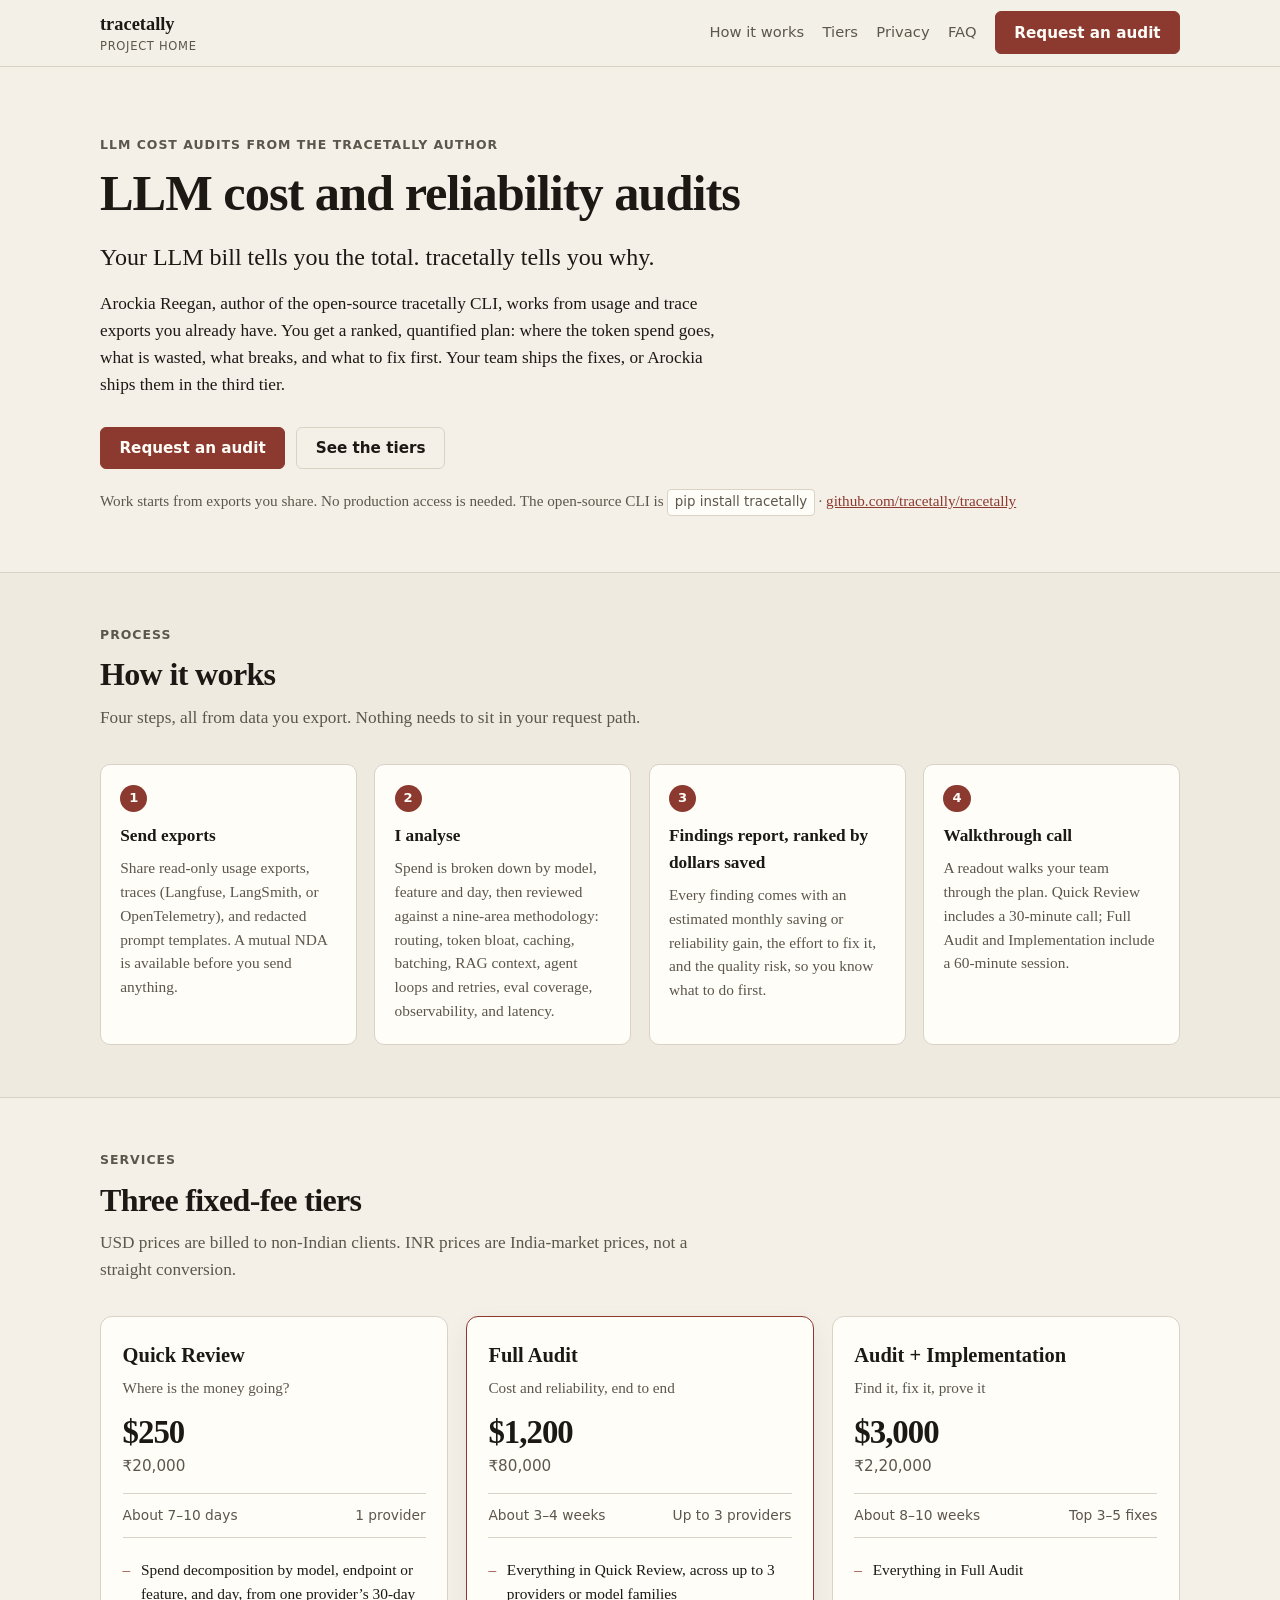
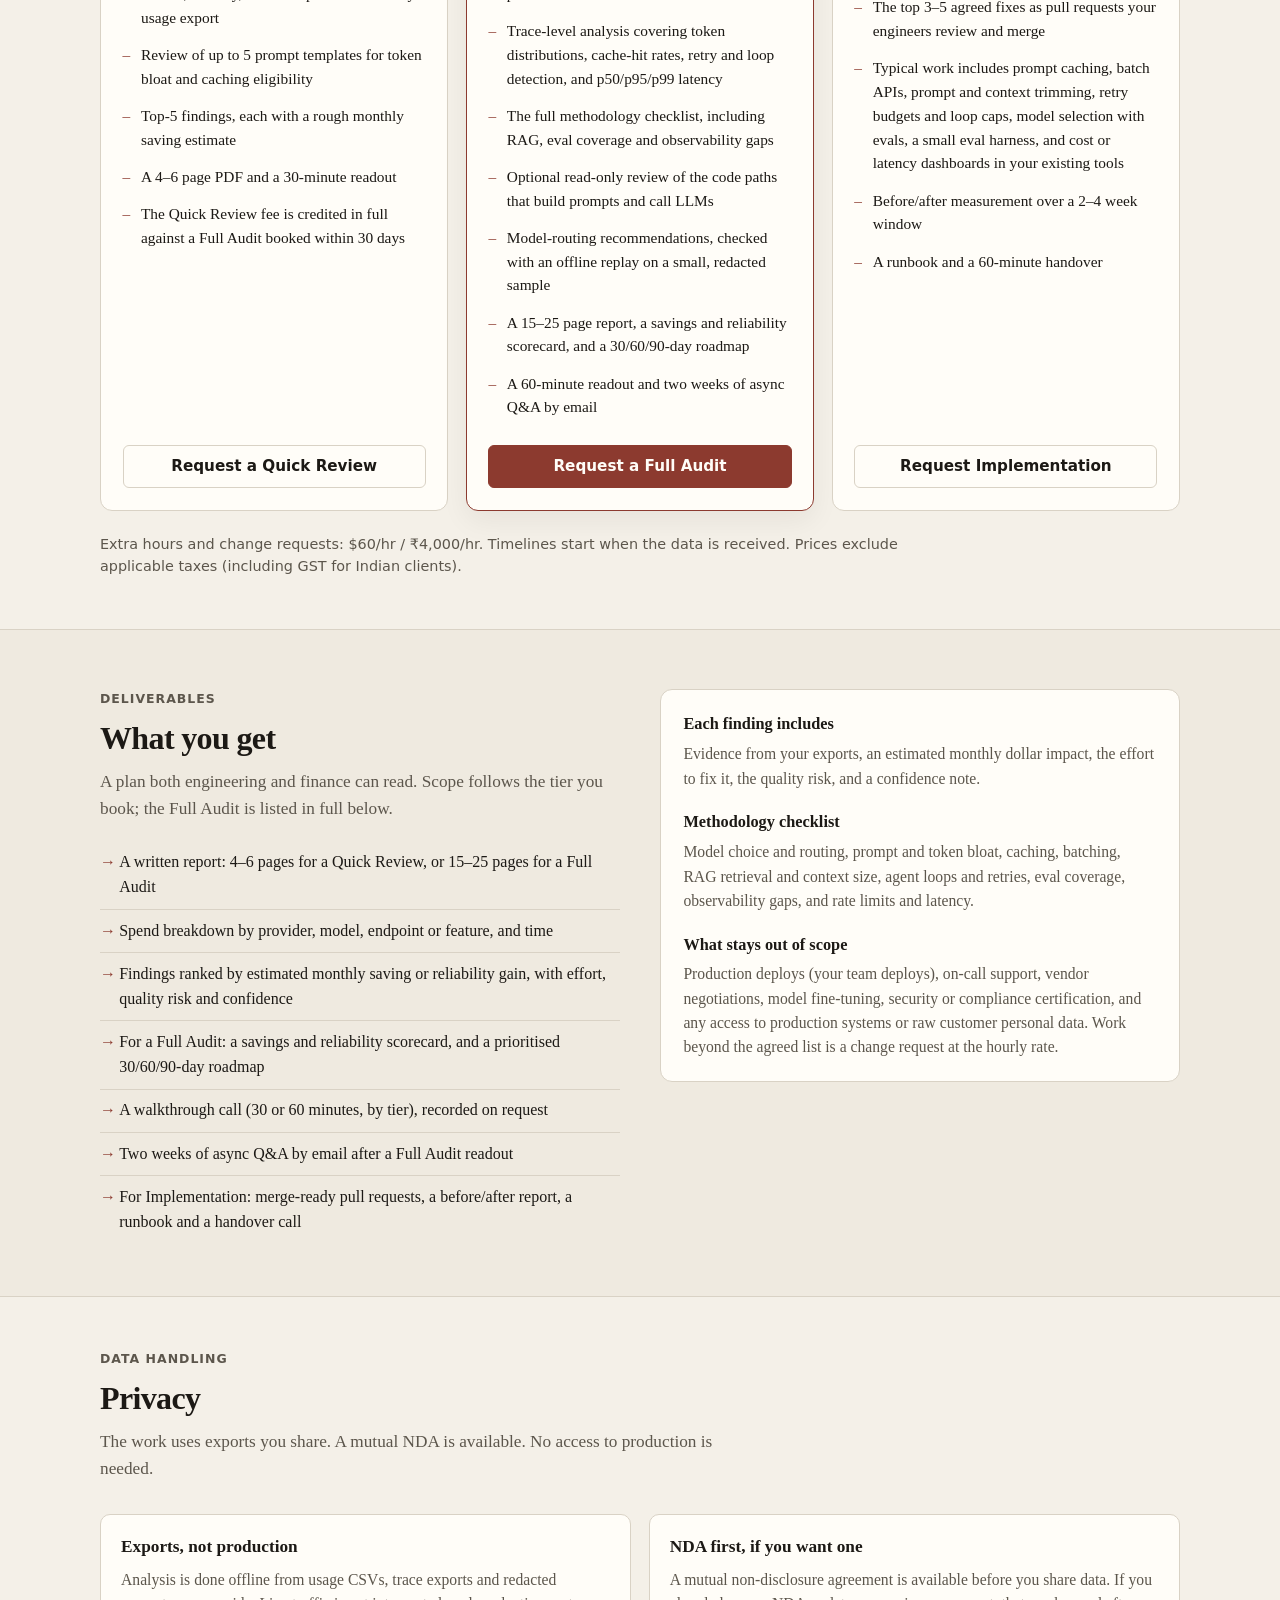
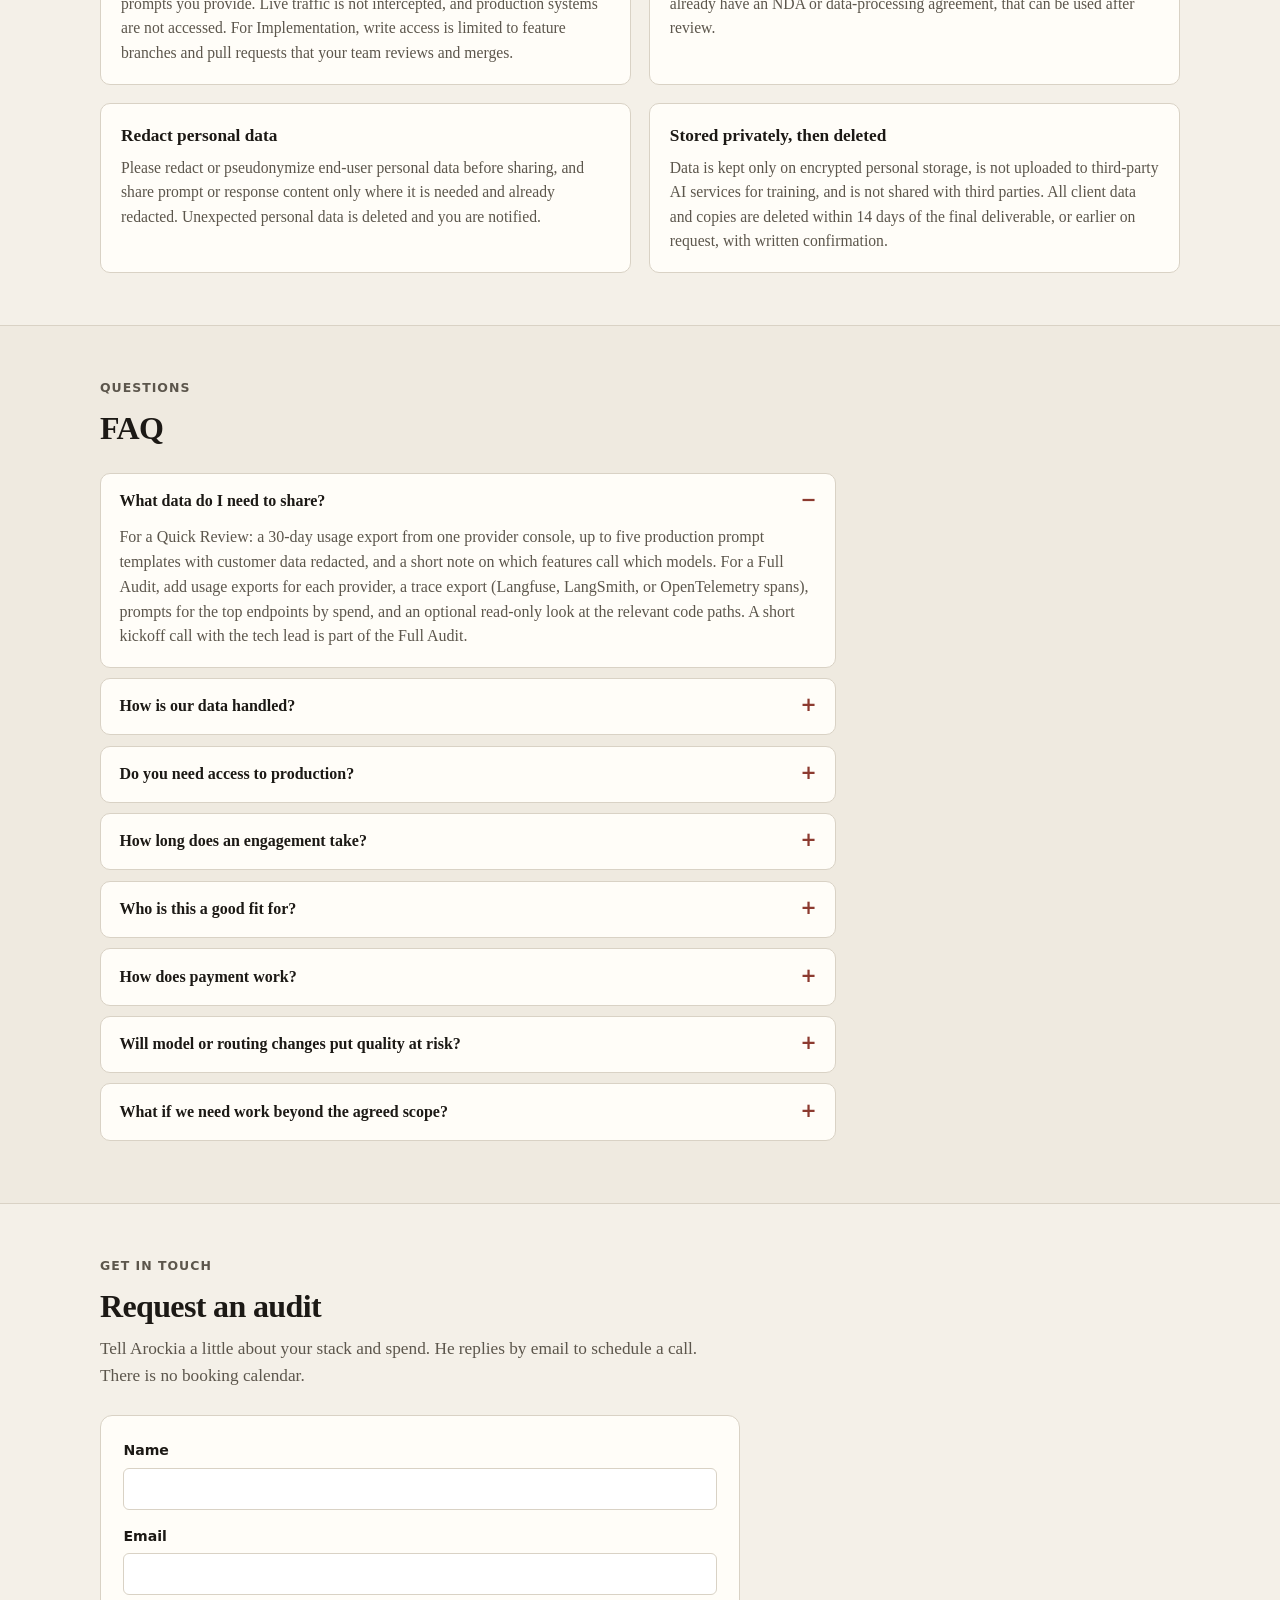
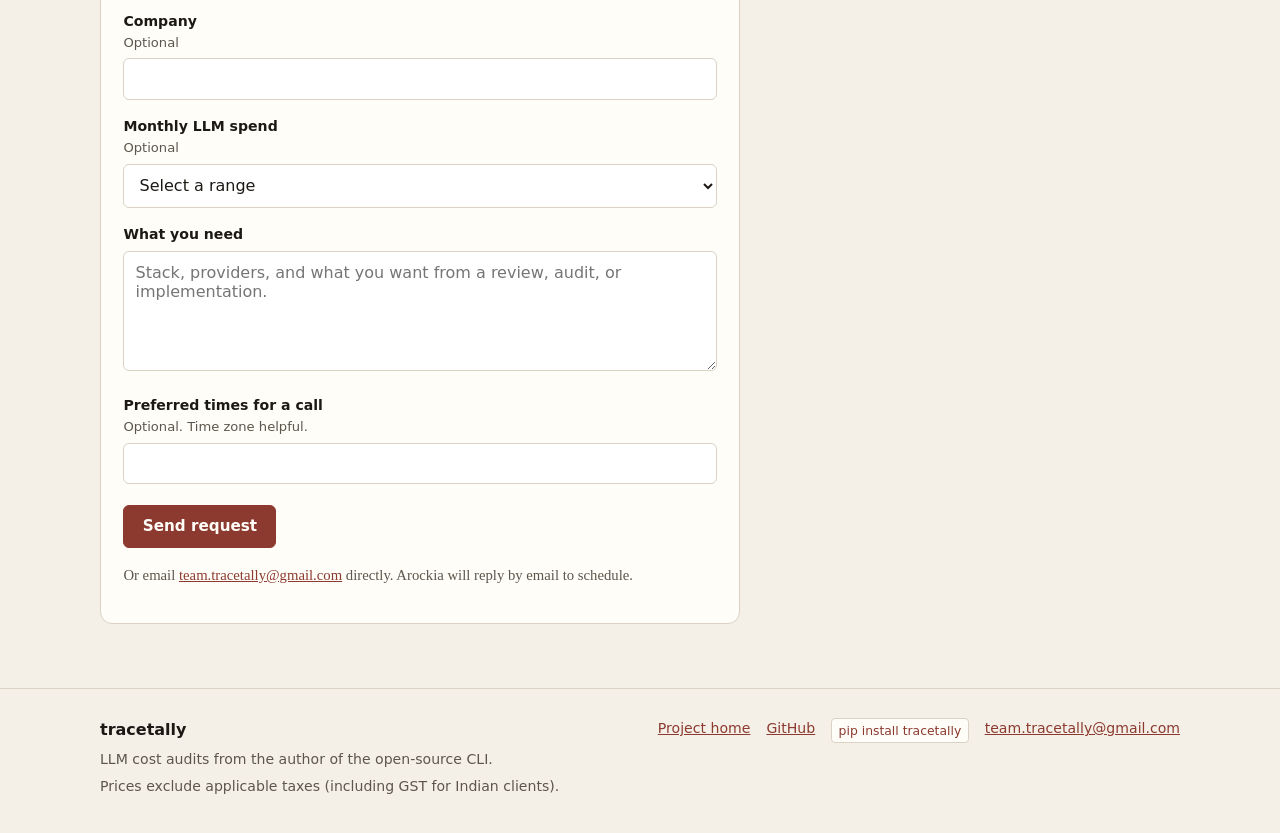
==== docs/audit/index.html @ 21e07ac9 "Add the LLM cost audit page. Copy the supplied page to docs/audit/index.html without changing its by" ====
<!DOCTYPE html>
<html lang="en">
<head>
  <meta charset="utf-8">
  <meta name="viewport" content="width=device-width, initial-scale=1">
  <title>LLM cost audits — tracetally</title>
  <meta name="description" content="LLM cost and reliability audits from the author of tracetally. Work starts from exports you share. No production access is required.">
  <style>
    :root {
      --ink: #1c1915;
      --muted: #5c564c;
      --line: #d9d2c5;
      --paper: #f4f0e8;
      --card: #fffdf8;
      --accent: #8c3a2f;
      --accent-d: #6f2d24;
      --focus: #1c1915;
    }

    * { box-sizing: border-box; }

    html { scroll-behavior: smooth; }

    body {
      margin: 0;
      color: var(--ink);
      background: var(--paper);
      font-family: "Iowan Old Style", Palatino, "Palatino Linotype", Georgia, "Times New Roman", serif;
      line-height: 1.55;
      -webkit-font-smoothing: antialiased;
    }

    .sans,
    nav,
    .kicker,
    .btn,
    label,
    input,
    select,
    textarea,
    button,
    .meta,
    .price-inr,
    .fine,
    .nav-brand span,
    footer,
    .skip,
    .code {
      font-family: ui-sans-serif, system-ui, -apple-system, "Segoe UI", Roboto, Helvetica, Arial, sans-serif;
    }

    a { color: var(--accent); }
    a:hover { color: var(--accent-d); }

    a:focus-visible,
    button:focus-visible,
    input:focus-visible,
    select:focus-visible,
    textarea:focus-visible {
      outline: 2px solid var(--focus);
      outline-offset: 2px;
    }

    .skip {
      position: absolute;
      left: 1rem;
      top: -3.5rem;
      z-index: 20;
      padding: 0.5rem 0.8rem;
      background: var(--ink);
      color: var(--card);
      text-decoration: none;
    }
    .skip:focus { top: 0.6rem; }

    .wrap {
      width: min(1080px, calc(100% - 2.5rem));
      margin: 0 auto;
    }

    /* Header */
    header.site {
      border-bottom: 1px solid var(--line);
      background: rgba(244, 240, 232, 0.92);
    }
    .site-bar {
      display: flex;
      align-items: center;
      justify-content: space-between;
      gap: 1rem;
      min-height: 4rem;
      flex-wrap: wrap;
      padding: 0.6rem 0;
    }
    .nav-brand {
      color: var(--ink);
      text-decoration: none;
      font-size: 1.15rem;
      font-weight: 600;
    }
    .nav-brand span {
      display: block;
      font-size: 0.72rem;
      font-weight: 500;
      letter-spacing: 0.06em;
      text-transform: uppercase;
      color: var(--muted);
    }
    nav ul {
      display: flex;
      flex-wrap: wrap;
      gap: 0.35rem 1.15rem;
      list-style: none;
      margin: 0;
      padding: 0;
      align-items: center;
    }
    nav a {
      color: var(--muted);
      text-decoration: none;
      font-size: 0.92rem;
      font-weight: 500;
    }
    nav a:hover { color: var(--ink); }
    nav a.btn { color: var(--card); }

    .btn {
      display: inline-flex;
      align-items: center;
      justify-content: center;
      gap: 0.35rem;
      padding: 0.7rem 1.15rem;
      border-radius: 6px;
      font-weight: 600;
      font-size: 0.95rem;
      text-decoration: none;
      border: 1px solid transparent;
      cursor: pointer;
      line-height: 1.2;
    }
    .btn-primary {
      background: var(--accent);
      color: #fffdf8;
      border-color: var(--accent);
    }
    .btn-primary:hover {
      background: var(--accent-d);
      color: #fffdf8;
      border-color: var(--accent-d);
    }
    .btn-ghost {
      background: transparent;
      color: var(--ink);
      border-color: var(--line);
    }
    .btn-ghost:hover {
      border-color: var(--ink);
      color: var(--ink);
    }

    /* Hero */
    .hero {
      padding: 4.25rem 0 3.5rem;
    }
    .kicker {
      margin: 0 0 0.7rem;
      color: var(--muted);
      font-size: 0.78rem;
      letter-spacing: 0.08em;
      text-transform: uppercase;
      font-weight: 600;
    }
    h1 {
      margin: 0;
      font-size: clamp(2rem, 4.4vw, 3.15rem);
      font-weight: 600;
      line-height: 1.15;
      letter-spacing: -0.02em;
    }
    .tagline {
      margin: 1.15rem 0 0;
      font-size: clamp(1.2rem, 2.2vw, 1.5rem);
      line-height: 1.35;
      max-width: 36rem;
    }
    .lead {
      margin: 1.1rem 0 0;
      font-size: 1.08rem;
      color: var(--ink);
      max-width: 40rem;
    }
    .lead.muted, p.muted, .muted { color: var(--muted); }
    .cta-row {
      display: flex;
      flex-wrap: wrap;
      gap: 0.7rem;
      margin-top: 1.75rem;
    }
    .hero-note {
      margin: 1.25rem 0 0;
      color: var(--muted);
      font-size: 0.95rem;
    }
    .code {
      display: inline-block;
      padding: 0.12rem 0.4rem;
      background: var(--card);
      border: 1px solid var(--line);
      border-radius: 4px;
      font-size: 0.88em;
    }

    section {
      padding: 3.25rem 0;
    }
    section.alt {
      border-top: 1px solid var(--line);
      border-bottom: 1px solid var(--line);
      background: #efeae0;
    }
    h2 {
      margin: 0;
      font-size: clamp(1.55rem, 2.6vw, 2rem);
      font-weight: 600;
      letter-spacing: -0.02em;
      line-height: 1.2;
    }
    .section-lead {
      margin: 0.7rem 0 0;
      color: var(--muted);
      font-size: 1.08rem;
      max-width: 40rem;
    }

    /* How it works */
    .steps {
      display: grid;
      grid-template-columns: repeat(4, 1fr);
      gap: 1.1rem;
      margin: 2rem 0 0;
      list-style: none;
      padding: 0;
      counter-reset: step;
    }
    .steps li {
      background: var(--card);
      border: 1px solid var(--line);
      border-radius: 10px;
      padding: 1.25rem 1.2rem 1.35rem;
      counter-increment: step;
    }
    .steps li::before {
      content: counter(step);
      display: inline-flex;
      align-items: center;
      justify-content: center;
      width: 1.7rem;
      height: 1.7rem;
      margin-bottom: 0.7rem;
      border-radius: 999px;
      background: var(--accent);
      color: #fffdf8;
      font-family: ui-sans-serif, system-ui, sans-serif;
      font-size: 0.82rem;
      font-weight: 700;
    }
    .steps h3 {
      margin: 0 0 0.4rem;
      font-size: 1.08rem;
    }
    .steps p {
      margin: 0;
      color: var(--muted);
      font-size: 0.96rem;
    }

    /* Tiers */
    .tiers {
      display: grid;
      grid-template-columns: repeat(3, 1fr);
      gap: 1.1rem;
      margin: 2rem 0 0;
      align-items: stretch;
    }
    .tier {
      display: flex;
      flex-direction: column;
      background: var(--card);
      border: 1px solid var(--line);
      border-radius: 12px;
      padding: 1.45rem 1.35rem 1.4rem;
    }
    .tier.featured {
      border-color: var(--accent);
      box-shadow: 0 10px 28px rgba(28, 25, 21, 0.06);
    }
    .tier h3 {
      margin: 0;
      font-size: 1.28rem;
    }
    .tier .sub {
      margin: 0.25rem 0 0;
      color: var(--muted);
      font-size: 0.95rem;
    }
    .price {
      margin: 1.05rem 0 0;
      font-size: 2.05rem;
      font-weight: 600;
      letter-spacing: -0.03em;
      line-height: 1;
    }
    .price-inr {
      margin: 0.35rem 0 0;
      color: var(--muted);
      font-size: 0.95rem;
      font-weight: 500;
    }
    .meta {
      display: flex;
      justify-content: space-between;
      gap: 0.5rem;
      margin: 0.95rem 0 0.85rem;
      padding: 0.65rem 0;
      border-top: 1px solid var(--line);
      border-bottom: 1px solid var(--line);
      color: var(--muted);
      font-size: 0.86rem;
      font-weight: 500;
    }
    .tier ul {
      margin: 0 0 1.2rem;
      padding: 0;
      list-style: none;
      flex: 1;
    }
    .tier li {
      position: relative;
      padding: 0.42rem 0 0.42rem 1.15rem;
      font-size: 0.96rem;
    }
    .tier li::before {
      content: "–";
      position: absolute;
      left: 0;
      color: var(--accent);
    }
    .tier .btn { width: 100%; margin-top: auto; }
    .fine {
      margin: 1.35rem 0 0;
      color: var(--muted);
      font-size: 0.9rem;
      max-width: 52rem;
    }

    /* What you get / privacy */
    .split {
      display: grid;
      grid-template-columns: 1fr 1fr;
      gap: 2.5rem;
      align-items: start;
      margin-top: 0.4rem;
    }
    .checks {
      margin: 1.2rem 0 0;
      padding: 0;
      list-style: none;
    }
    .checks li {
      position: relative;
      padding: 0.55rem 0 0.55rem 1.2rem;
      border-bottom: 1px solid var(--line);
    }
    .checks li:last-child { border-bottom: 0; }
    .checks li::before {
      content: "→";
      position: absolute;
      left: 0;
      color: var(--accent);
      font-weight: 700;
    }
    .panel {
      background: var(--card);
      border: 1px solid var(--line);
      border-radius: 12px;
      padding: 1.35rem 1.4rem;
    }
    .panel h3 {
      margin: 1.15rem 0 0.35rem;
      font-size: 1.02rem;
    }
    .panel h3:first-child { margin-top: 0; }
    .panel p {
      margin: 0;
      color: var(--muted);
      font-size: 0.98rem;
    }
    .privacy-grid {
      display: grid;
      grid-template-columns: 1fr 1fr;
      gap: 1.1rem;
      margin: 2rem 0 0;
    }
    .privacy-grid article {
      background: var(--card);
      border: 1px solid var(--line);
      border-radius: 10px;
      padding: 1.2rem 1.25rem;
    }
    .privacy-grid h3 {
      margin: 0 0 0.4rem;
      font-size: 1.08rem;
    }
    .privacy-grid p {
      margin: 0;
      color: var(--muted);
      font-size: 0.98rem;
    }

    /* FAQ */
    .faq {
      max-width: 46rem;
      margin: 1.6rem 0 0;
    }
    details {
      background: var(--card);
      border: 1px solid var(--line);
      border-radius: 10px;
      padding: 0.95rem 1.15rem;
      margin-bottom: 0.65rem;
    }
    summary {
      cursor: pointer;
      font-weight: 600;
      list-style: none;
      display: flex;
      justify-content: space-between;
      gap: 1rem;
      align-items: baseline;
    }
    summary::-webkit-details-marker { display: none; }
    summary::after {
      content: "+";
      color: var(--accent);
      font-weight: 700;
      font-size: 1.2rem;
      line-height: 1;
      font-family: ui-sans-serif, system-ui, sans-serif;
    }
    details[open] summary::after { content: "−"; }
    details p {
      margin: 0.7rem 0 0.15rem;
      color: var(--muted);
    }

    /* Form */
    #request.form-section { padding-bottom: 4rem; }
    form {
      margin: 1.6rem 0 0;
      background: var(--card);
      border: 1px solid var(--line);
      border-radius: 12px;
      padding: 1.5rem 1.4rem 1.4rem;
      max-width: 40rem;
    }
    .field { margin: 0 0 1rem; }
    .field label,
    .field .lbl {
      display: block;
      font-size: 0.88rem;
      font-weight: 600;
      margin-bottom: 0.35rem;
    }
    .hint {
      display: block;
      font-weight: 400;
      color: var(--muted);
      font-size: 0.82rem;
    }
    input[type="text"],
    input[type="email"],
    select,
    textarea {
      width: 100%;
      padding: 0.65rem 0.7rem;
      border: 1px solid var(--line);
      border-radius: 6px;
      background: #fff;
      color: var(--ink);
      font-size: 1rem;
    }
    textarea { min-height: 7.5rem; resize: vertical; }
    form .btn { margin-top: 0.3rem; }
    .form-foot {
      margin: 1rem 0 0;
      color: var(--muted);
      font-size: 0.92rem;
    }
    .form-status {
      margin: 0.9rem 0 0;
      font-size: 0.95rem;
    }
    .form-status.ok { color: #215c3a; }
    .form-status.err { color: #8c3a2f; }

    footer {
      border-top: 1px solid var(--line);
      padding: 1.8rem 0 2.2rem;
      color: var(--muted);
      font-size: 0.88rem;
    }
    footer .wrap {
      display: flex;
      flex-wrap: wrap;
      gap: 0.6rem 1.4rem;
      justify-content: space-between;
      align-items: flex-start;
    }
    footer ul {
      display: flex;
      flex-wrap: wrap;
      gap: 0.35rem 1rem;
      list-style: none;
      margin: 0;
      padding: 0;
    }
    footer p { margin: 0.35rem 0 0; max-width: 40rem; }

    @media (max-width: 900px) {
      .steps, .tiers, .split, .privacy-grid { grid-template-columns: 1fr; }
      .steps { grid-template-columns: 1fr 1fr; }
    }
    @media (max-width: 600px) {
      .wrap { width: min(1080px, calc(100% - 1.5rem)); }
      section { padding: 2.4rem 0; }
      .hero { padding: 2.6rem 0 2rem; }
      .steps { grid-template-columns: 1fr; }
      nav .btn { padding: 0.55rem 0.8rem; }
    }
    @media (prefers-reduced-motion: reduce) {
      html { scroll-behavior: auto; }
    }
  </style>
</head>
<body data-form-endpoint="">
  <!--
    FORM_ENDPOINT
    Set the data-form-endpoint attribute on <body> to the form service URL
    (for example a Formspree endpoint) once it exists. Leave it empty until
    then. While it is empty, submit falls back to mailto:team.tracetally@gmail.com
    with the subject "Audit request" and the field values in the body.
    Keep this comment and the data-form-endpoint value in sync.
  -->

  <a class="skip" href="#main">Skip to content</a>

  <header class="site">
    <div class="wrap site-bar">
      <a class="nav-brand" href="../">tracetally<span>Project home</span></a>
      <nav aria-label="Page">
        <ul>
          <li><a href="#how">How it works</a></li>
          <li><a href="#tiers">Tiers</a></li>
          <li><a href="#privacy">Privacy</a></li>
          <li><a href="#faq">FAQ</a></li>
          <li><a class="btn btn-primary" href="#request">Request an audit</a></li>
        </ul>
      </nav>
    </div>
  </header>

  <main id="main">
    <section class="hero">
      <div class="wrap">
        <p class="kicker">LLM cost audits from the tracetally author</p>
        <h1>LLM cost and reliability audits</h1>
        <p class="tagline">Your LLM bill tells you the total. tracetally tells you why.</p>
        <p class="lead">Arockia Reegan, author of the open-source tracetally CLI, works from usage and trace exports you already have. You get a ranked, quantified plan: where the token spend goes, what is wasted, what breaks, and what to fix first. Your team ships the fixes, or Arockia ships them in the third tier.</p>
        <div class="cta-row">
          <a class="btn btn-primary" href="#request">Request an audit</a>
          <a class="btn btn-ghost" href="#tiers">See the tiers</a>
        </div>
        <p class="hero-note">Work starts from exports you share. No production access is needed. The open-source CLI is <code class="code">pip install tracetally</code> · <a href="https://github.com/tracetally/tracetally">github.com/tracetally/tracetally</a></p>
      </div>
    </section>

    <section id="how" class="alt">
      <div class="wrap">
        <p class="kicker">Process</p>
        <h2>How it works</h2>
        <p class="section-lead">Four steps, all from data you export. Nothing needs to sit in your request path.</p>
        <ol class="steps">
          <li>
            <h3>Send exports</h3>
            <p>Share read-only usage exports, traces (Langfuse, LangSmith, or OpenTelemetry), and redacted prompt templates. A mutual NDA is available before you send anything.</p>
          </li>
          <li>
            <h3>I analyse</h3>
            <p>Spend is broken down by model, feature and day, then reviewed against a nine-area methodology: routing, token bloat, caching, batching, RAG context, agent loops and retries, eval coverage, observability, and latency.</p>
          </li>
          <li>
            <h3>Findings report, ranked by dollars saved</h3>
            <p>Every finding comes with an estimated monthly saving or reliability gain, the effort to fix it, and the quality risk, so you know what to do first.</p>
          </li>
          <li>
            <h3>Walkthrough call</h3>
            <p>A readout walks your team through the plan. Quick Review includes a 30-minute call; Full Audit and Implementation include a 60-minute session.</p>
          </li>
        </ol>
      </div>
    </section>

    <section id="tiers">
      <div class="wrap">
        <p class="kicker">Services</p>
        <h2>Three fixed-fee tiers</h2>
        <p class="section-lead">USD prices are billed to non-Indian clients. INR prices are India-market prices, not a straight conversion.</p>

        <div class="tiers">
          <article class="tier">
            <h3>Quick Review</h3>
            <p class="sub">Where is the money going?</p>
            <p class="price">$250</p>
            <p class="price-inr">₹20,000</p>
            <p class="meta"><span>About 7–10 days</span><span>1 provider</span></p>
            <ul>
              <li>Spend decomposition by model, endpoint or feature, and day, from one provider’s 30-day usage export</li>
              <li>Review of up to 5 prompt templates for token bloat and caching eligibility</li>
              <li>Top-5 findings, each with a rough monthly saving estimate</li>
              <li>A 4–6 page PDF and a 30-minute readout</li>
              <li>The Quick Review fee is credited in full against a Full Audit booked within 30 days</li>
            </ul>
            <a class="btn btn-ghost" href="#request">Request a Quick Review</a>
          </article>

          <article class="tier featured">
            <h3>Full Audit</h3>
            <p class="sub">Cost and reliability, end to end</p>
            <p class="price">$1,200</p>
            <p class="price-inr">₹80,000</p>
            <p class="meta"><span>About 3–4 weeks</span><span>Up to 3 providers</span></p>
            <ul>
              <li>Everything in Quick Review, across up to 3 providers or model families</li>
              <li>Trace-level analysis covering token distributions, cache-hit rates, retry and loop detection, and p50/p95/p99 latency</li>
              <li>The full methodology checklist, including RAG, eval coverage and observability gaps</li>
              <li>Optional read-only review of the code paths that build prompts and call LLMs</li>
              <li>Model-routing recommendations, checked with an offline replay on a small, redacted sample</li>
              <li>A 15–25 page report, a savings and reliability scorecard, and a 30/60/90-day roadmap</li>
              <li>A 60-minute readout and two weeks of async Q&amp;A by email</li>
            </ul>
            <a class="btn btn-primary" href="#request">Request a Full Audit</a>
          </article>

          <article class="tier">
            <h3>Audit + Implementation</h3>
            <p class="sub">Find it, fix it, prove it</p>
            <p class="price">$3,000</p>
            <p class="price-inr">₹2,20,000</p>
            <p class="meta"><span>About 8–10 weeks</span><span>Top 3–5 fixes</span></p>
            <ul>
              <li>Everything in Full Audit</li>
              <li>The top 3–5 agreed fixes as pull requests your engineers review and merge</li>
              <li>Typical work includes prompt caching, batch APIs, prompt and context trimming, retry budgets and loop caps, model selection with evals, a small eval harness, and cost or latency dashboards in your existing tools</li>
              <li>Before/after measurement over a 2–4 week window</li>
              <li>A runbook and a 60-minute handover</li>
            </ul>
            <a class="btn btn-ghost" href="#request">Request Implementation</a>
          </article>
        </div>

        <p class="fine">Extra hours and change requests: $60/hr / ₹4,000/hr. Timelines start when the data is received. Prices exclude applicable taxes (including GST for Indian clients).</p>
      </div>
    </section>

    <section id="deliverables" class="alt">
      <div class="wrap split">
        <div>
          <p class="kicker">Deliverables</p>
          <h2>What you get</h2>
          <p class="section-lead">A plan both engineering and finance can read. Scope follows the tier you book; the Full Audit is listed in full below.</p>
          <ul class="checks">
            <li>A written report: 4–6 pages for a Quick Review, or 15–25 pages for a Full Audit</li>
            <li>Spend breakdown by provider, model, endpoint or feature, and time</li>
            <li>Findings ranked by estimated monthly saving or reliability gain, with effort, quality risk and confidence</li>
            <li>For a Full Audit: a savings and reliability scorecard, and a prioritised 30/60/90-day roadmap</li>
            <li>A walkthrough call (30 or 60 minutes, by tier), recorded on request</li>
            <li>Two weeks of async Q&amp;A by email after a Full Audit readout</li>
            <li>For Implementation: merge-ready pull requests, a before/after report, a runbook and a handover call</li>
          </ul>
        </div>
        <aside class="panel" aria-label="How findings are sized">
          <h3>Each finding includes</h3>
          <p>Evidence from your exports, an estimated monthly dollar impact, the effort to fix it, the quality risk, and a confidence note.</p>
          <h3>Methodology checklist</h3>
          <p>Model choice and routing, prompt and token bloat, caching, batching, RAG retrieval and context size, agent loops and retries, eval coverage, observability gaps, and rate limits and latency.</p>
          <h3>What stays out of scope</h3>
          <p>Production deploys (your team deploys), on-call support, vendor negotiations, model fine-tuning, security or compliance certification, and any access to production systems or raw customer personal data. Work beyond the agreed list is a change request at the hourly rate.</p>
        </aside>
      </div>
    </section>

    <section id="privacy">
      <div class="wrap">
        <p class="kicker">Data handling</p>
        <h2>Privacy</h2>
        <p class="section-lead">The work uses exports you share. A mutual NDA is available. No access to production is needed.</p>
        <div class="privacy-grid">
          <article>
            <h3>Exports, not production</h3>
            <p>Analysis is done offline from usage CSVs, trace exports and redacted prompts you provide. Live traffic is not intercepted, and production systems are not accessed. For Implementation, write access is limited to feature branches and pull requests that your team reviews and merges.</p>
          </article>
          <article>
            <h3>NDA first, if you want one</h3>
            <p>A mutual non-disclosure agreement is available before you share data. If you already have an NDA or data-processing agreement, that can be used after review.</p>
          </article>
          <article>
            <h3>Redact personal data</h3>
            <p>Please redact or pseudonymize end-user personal data before sharing, and share prompt or response content only where it is needed and already redacted. Unexpected personal data is deleted and you are notified.</p>
          </article>
          <article>
            <h3>Stored privately, then deleted</h3>
            <p>Data is kept only on encrypted personal storage, is not uploaded to third-party AI services for training, and is not shared with third parties. All client data and copies are deleted within 14 days of the final deliverable, or earlier on request, with written confirmation.</p>
          </article>
        </div>
      </div>
    </section>

    <section id="faq" class="alt">
      <div class="wrap">
        <p class="kicker">Questions</p>
        <h2>FAQ</h2>
        <div class="faq">
          <details open>
            <summary>What data do I need to share?</summary>
            <p>For a Quick Review: a 30-day usage export from one provider console, up to five production prompt templates with customer data redacted, and a short note on which features call which models. For a Full Audit, add usage exports for each provider, a trace export (Langfuse, LangSmith, or OpenTelemetry spans), prompts for the top endpoints by spend, and an optional read-only look at the relevant code paths. A short kickoff call with the tech lead is part of the Full Audit.</p>
          </details>
          <details>
            <summary>How is our data handled?</summary>
            <p>A mutual NDA is available first. Access is read-only, except for feature-branch pull requests in the Implementation tier. Please redact personal data before sharing. Data stays on encrypted personal storage, is analysed with offline tooling, is not used to train anything, and is deleted within 14 days of the final deliverable, with written confirmation.</p>
          </details>
          <details>
            <summary>Do you need access to production?</summary>
            <p>No. Production systems are not accessed, and live traffic is not intercepted. Everything starts from exports you share. In Audit + Implementation, pull requests are opened on feature branches; your team reviews, merges and deploys.</p>
          </details>
          <details>
            <summary>How long does an engagement take?</summary>
            <p>Quick Review takes about 7–10 days, a Full Audit about 3–4 weeks, and Audit + Implementation about 8–10 weeks, counted from when the data is received.</p>
          </details>
          <details>
            <summary>Who is this a good fit for?</summary>
            <p>Teams with an LLM feature in production (chat, RAG, agents, or extraction) and some form of logging or tracing. The usual fit is monthly LLM API spend of about $1,500 to $50,000 (₹1.5L to ₹45L). Below about $1,000 a month, the fee rarely pays back, and that will be said plainly on the intro call.</p>
          </details>
          <details>
            <summary>How does payment work?</summary>
            <p>Quick Review is 100% upfront. Full Audit is 50% at kickoff and 50% on delivery of the report. Audit + Implementation is 40% at kickoff, 30% at the audit report, and 30% at handover. International clients are invoiced in USD; Indian companies in INR. Prices exclude applicable taxes (including GST for Indian clients).</p>
          </details>
          <details>
            <summary>Will model or routing changes put quality at risk?</summary>
            <p>Routing recommendations are checked with an offline replay on a small, redacted sample, and against your evals when you have them. Where there are no evals, a small golden set can be part of the plan. Some changes, such as enabling caching or moving asynchronous jobs to a batch API, do not change model outputs.</p>
          </details>
          <details>
            <summary>What if we need work beyond the agreed scope?</summary>
            <p>Work beyond the agreed fix list is a change request at $60/hr / ₹4,000/hr. Production deploys stay with your team. The Quick Review fee is credited in full against a Full Audit booked within 30 days.</p>
          </details>
        </div>
      </div>
    </section>

    <section id="request" class="form-section">
      <div class="wrap">
        <p class="kicker">Get in touch</p>
        <h2>Request an audit</h2>
        <p class="section-lead">Tell Arockia a little about your stack and spend. He replies by email to schedule a call. There is no booking calendar.</p>

        <form
          id="audit-form"
          action="mailto:team.tracetally@gmail.com?subject=Audit%20request"
          method="post"
          enctype="text/plain">
          <div class="field">
            <label for="name">Name</label>
            <input id="name" name="Name" type="text" autocomplete="name" required>
          </div>
          <div class="field">
            <label for="email">Email</label>
            <input id="email" name="Email" type="email" autocomplete="email" required>
          </div>
          <div class="field">
            <label for="company">Company <span class="hint">Optional</span></label>
            <input id="company" name="Company" type="text" autocomplete="organization">
          </div>
          <div class="field">
            <label for="spend">Monthly LLM spend <span class="hint">Optional</span></label>
            <select id="spend" name="Monthly LLM spend">
              <option value="">Select a range</option>
              <option>Under $1,000</option>
              <option>$1,000–$3,000</option>
              <option>$3,000–$10,000</option>
              <option>$10,000–$50,000</option>
              <option>Over $50,000</option>
              <option>Prefer not to say</option>
            </select>
          </div>
          <div class="field">
            <label for="need">What you need</label>
            <textarea id="need" name="What you need" required placeholder="Stack, providers, and what you want from a review, audit, or implementation."></textarea>
          </div>
          <div class="field">
            <label for="times">Preferred times for a call <span class="hint">Optional. Time zone helpful.</span></label>
            <input id="times" name="Preferred times for a call" type="text" autocomplete="off">
          </div>
          <button class="btn btn-primary" type="submit">Send request</button>
          <p class="form-foot">Or email <a href="mailto:team.tracetally@gmail.com?subject=Audit%20request">team.tracetally@gmail.com</a> directly. Arockia will reply by email to schedule.</p>
          <p id="form-status" class="form-status" role="status" aria-live="polite"></p>
        </form>
      </div>
    </section>
  </main>

  <footer>
    <div class="wrap">
      <div>
        <strong style="color:var(--ink);font-family:inherit;font-size:1rem;">tracetally</strong>
        <p>LLM cost audits from the author of the open-source CLI.</p>
        <p>Prices exclude applicable taxes (including GST for Indian clients).</p>
      </div>
      <ul>
        <li><a href="../">Project home</a></li>
        <li><a href="https://github.com/tracetally/tracetally">GitHub</a></li>
        <li><a href="../"><code class="code">pip install tracetally</code></a></li>
        <li><a href="mailto:team.tracetally@gmail.com">team.tracetally@gmail.com</a></li>
      </ul>
    </div>
  </footer>

  <script>
    (function () {
      var form = document.getElementById("audit-form");
      if (!form) return;
      var status = document.getElementById("form-status");
      var mail = "team.tracetally@gmail.com";
      var endpoint = (document.body.getAttribute("data-form-endpoint") || "").trim();

      function fieldValue(id) {
        var el = document.getElementById(id);
        return el ? (el.value || "").trim() : "";
      }

      function bodyText() {
        return [
          "Name: " + fieldValue("name"),
          "Email: " + fieldValue("email"),
          "Company: " + fieldValue("company"),
          "Monthly LLM spend: " + fieldValue("spend"),
          "What you need:",
          fieldValue("need"),
          "",
          "Preferred times for a call: " + fieldValue("times")
        ].join("\n");
      }

      form.addEventListener("submit", function (event) {
        if (endpoint) {
          form.setAttribute("action", endpoint);
          form.setAttribute("method", "post");
          form.removeAttribute("enctype");
          return;
        }
        event.preventDefault();
        if (typeof form.reportValidity === "function" && !form.reportValidity()) return;
        var url = "mailto:" + mail +
          "?subject=" + encodeURIComponent("Audit request") +
          "&body=" + encodeURIComponent(bodyText());
        window.location.href = url;
        if (status) {
          status.className = "form-status ok";
          status.textContent = "Your email app should open with the request filled in. If it does not, write to " + mail + ".";
        }
      });
    })();
  </script>
</body>
</html>
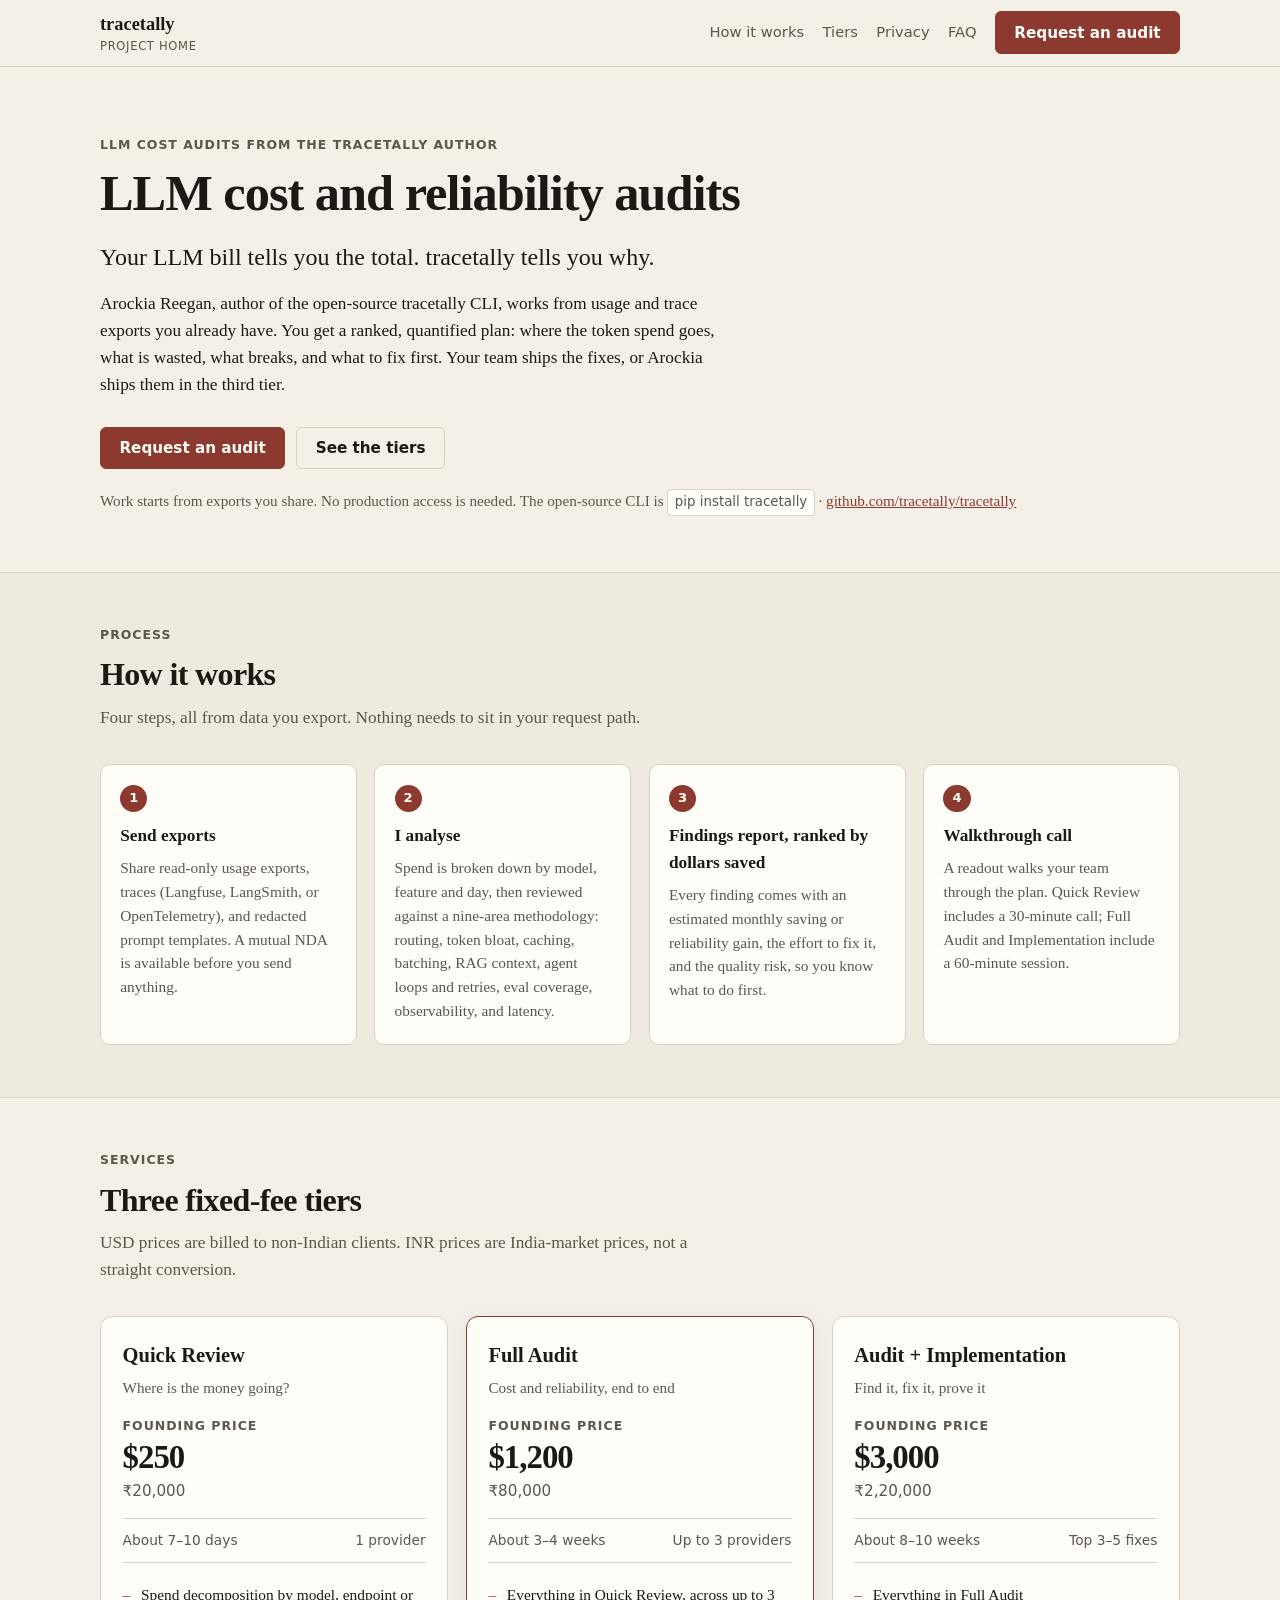
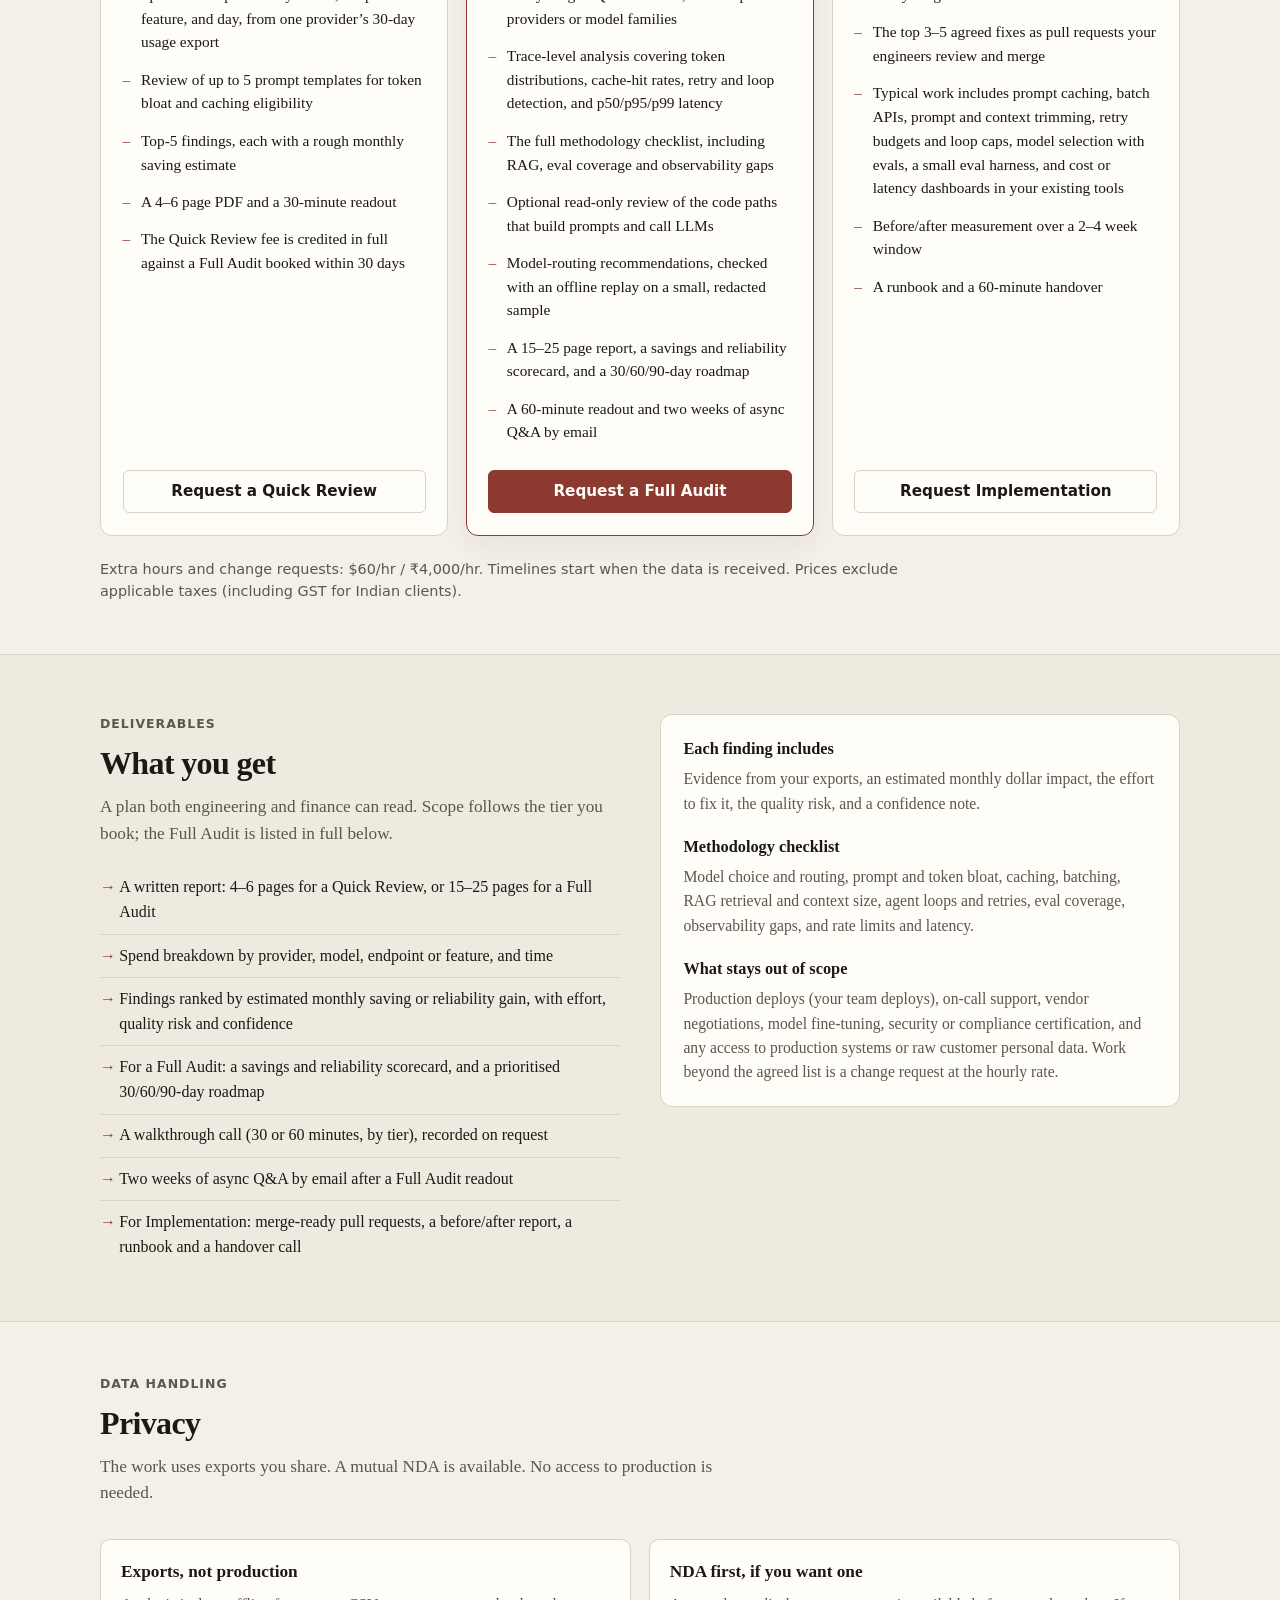
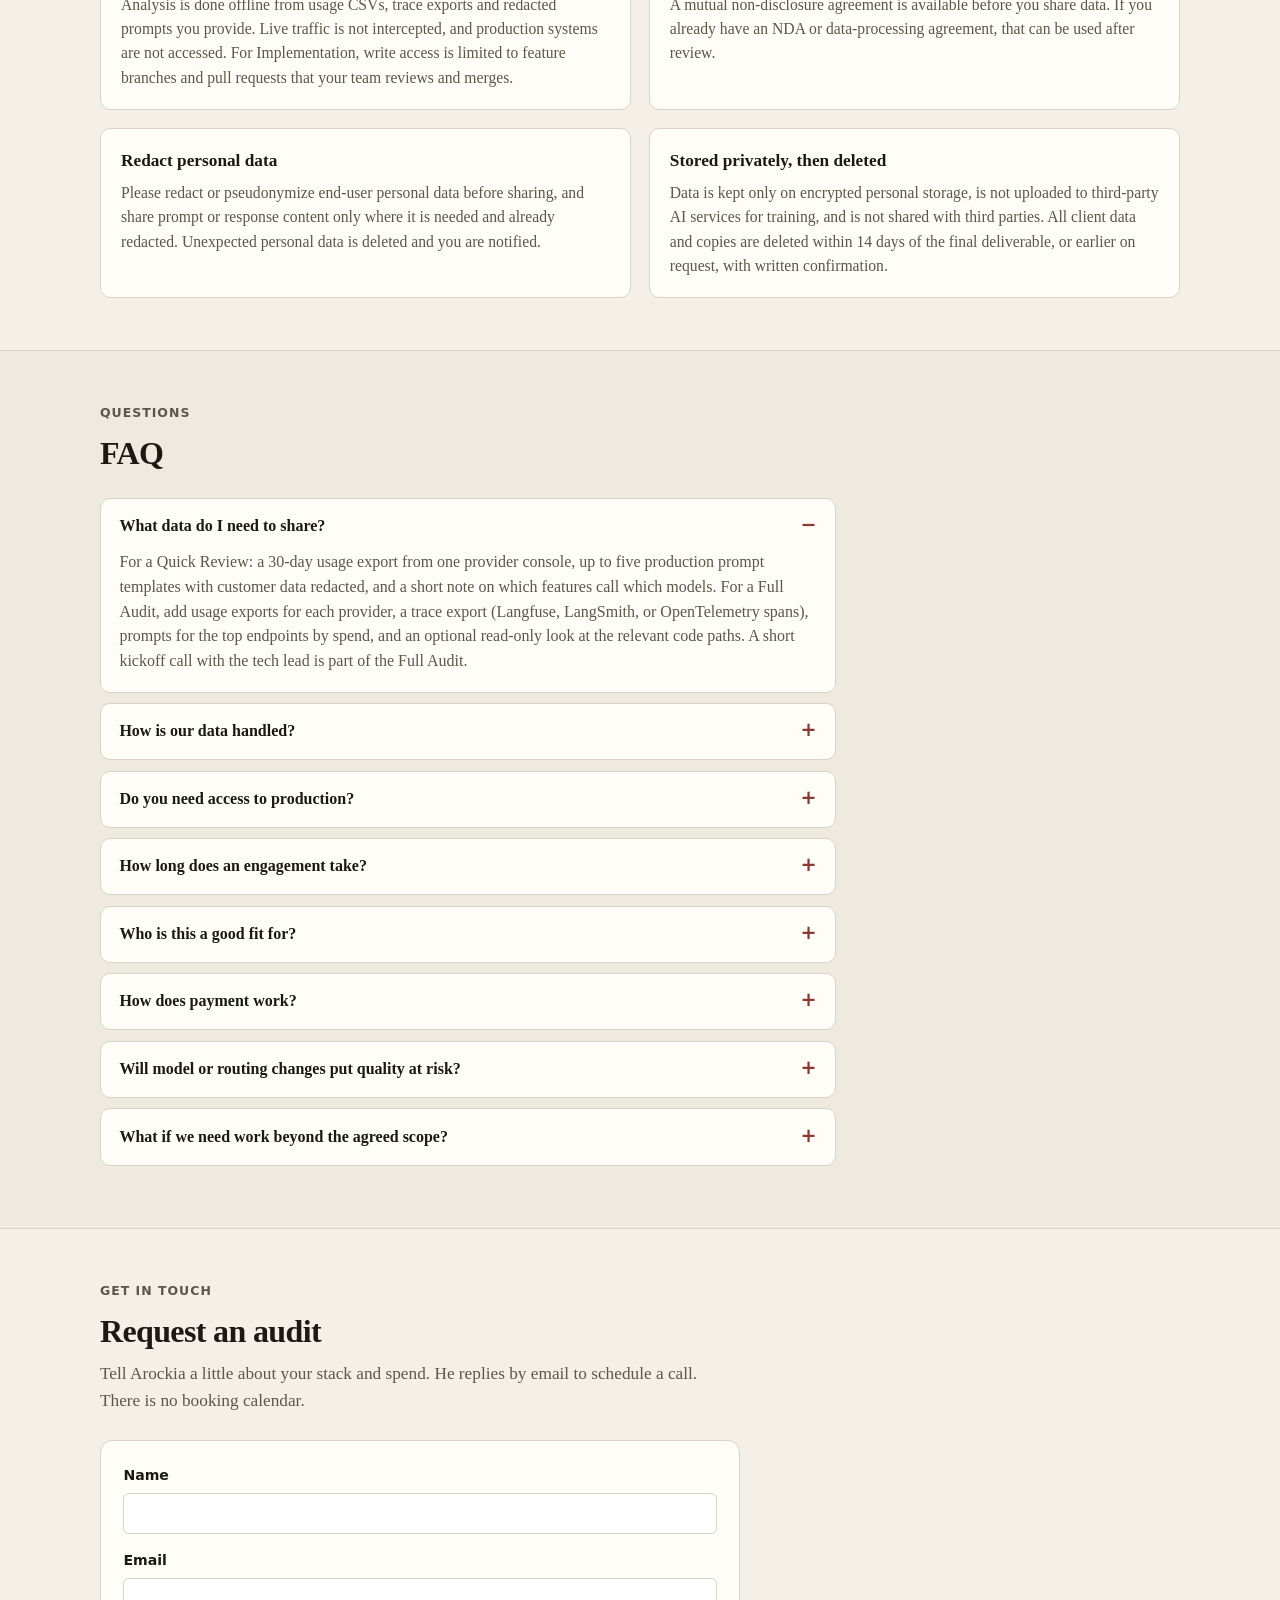
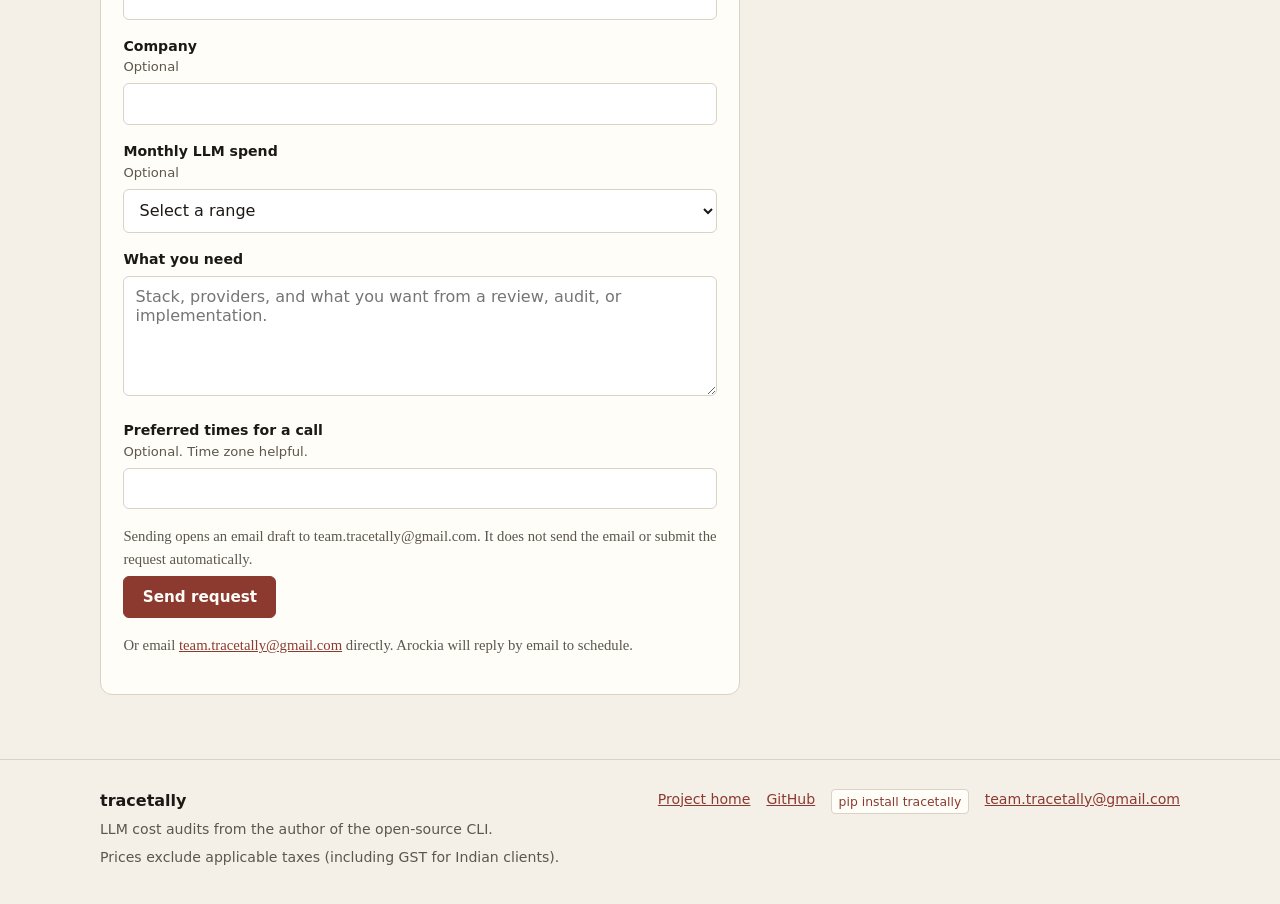
==== commit 6dfea5a2: "Label founding prices and explain the email draft. Keep the tier amounts and the mailto fallback. Th" ====
--- a/docs/audit/index.html
+++ b/docs/audit/index.html
@@ -2,6 +2,7 @@
 <html lang="en">
 <head>
   <meta charset="utf-8">
+  <meta http-equiv="Content-Security-Policy" content="default-src 'none'; base-uri 'none'; object-src 'none'; frame-src 'none'; connect-src 'none'; img-src 'none'; font-src 'none'; script-src 'sha256-FUxHGLB1vfv58eV/yk/9C7vUtTzakbT8khtqGfjsJd4='; script-src-attr 'none'; style-src 'sha256-KO+PlXr7DjsULNUl411xAMJ8LwkW0m1jeQ1sKDTV+qY='; style-src-attr 'none'; form-action mailto: https:">
   <meta name="viewport" content="width=device-width, initial-scale=1">
   <title>LLM cost audits — tracetally</title>
   <meta name="description" content="LLM cost and reliability audits from the author of tracetally. Work starts from exports you share. No production access is required.">
@@ -40,6 +41,7 @@
     textarea,
     button,
     .meta,
+    .price-label,
     .price-inr,
     .fine,
     .nav-brand span,
@@ -303,8 +305,16 @@
       color: var(--muted);
       font-size: 0.95rem;
     }
+    .price-label {
+      margin: 1.05rem 0 0;
+      color: var(--muted);
+      font-size: 0.78rem;
+      font-weight: 600;
+      letter-spacing: 0.08em;
+      text-transform: uppercase;
+    }
     .price {
-      margin: 1.05rem 0 0;
+      margin: 0.35rem 0 0;
       font-size: 2.05rem;
       font-weight: 600;
       letter-spacing: -0.03em;
@@ -525,6 +535,11 @@
       padding: 0;
     }
     footer p { margin: 0.35rem 0 0; max-width: 40rem; }
+    footer strong {
+      color: var(--ink);
+      font-family: inherit;
+      font-size: 1rem;
+    }
 
     @media (max-width: 900px) {
       .steps, .tiers, .split, .privacy-grid { grid-template-columns: 1fr; }
@@ -545,10 +560,11 @@
 <body data-form-endpoint="">
   <!--
     FORM_ENDPOINT
-    Set the data-form-endpoint attribute on <body> to the form service URL
-    (for example a Formspree endpoint) once it exists. Leave it empty until
-    then. While it is empty, submit falls back to mailto:team.tracetally@gmail.com
-    with the subject "Audit request" and the field values in the body.
+    Set data-form-endpoint on body to an absolute https URL once a form
+    service exists. Leave it empty until then. Empty values, and any value
+    that is not an absolute https URL, fall back to
+    mailto:team.tracetally@gmail.com with the subject "Audit request"
+    and the field values in the body. http and javascript URLs are rejected.
     Keep this comment and the data-form-endpoint value in sync.
   -->
 
@@ -620,6 +636,7 @@
           <article class="tier">
             <h3>Quick Review</h3>
             <p class="sub">Where is the money going?</p>
+            <p class="price-label">Founding price</p>
             <p class="price">$250</p>
             <p class="price-inr">₹20,000</p>
             <p class="meta"><span>About 7–10 days</span><span>1 provider</span></p>
@@ -636,6 +653,7 @@
           <article class="tier featured">
             <h3>Full Audit</h3>
             <p class="sub">Cost and reliability, end to end</p>
+            <p class="price-label">Founding price</p>
             <p class="price">$1,200</p>
             <p class="price-inr">₹80,000</p>
             <p class="meta"><span>About 3–4 weeks</span><span>Up to 3 providers</span></p>
@@ -654,6 +672,7 @@
           <article class="tier">
             <h3>Audit + Implementation</h3>
             <p class="sub">Find it, fix it, prove it</p>
+            <p class="price-label">Founding price</p>
             <p class="price">$3,000</p>
             <p class="price-inr">₹2,20,000</p>
             <p class="meta"><span>About 8–10 weeks</span><span>Top 3–5 fixes</span></p>
@@ -809,6 +828,7 @@
             <label for="times">Preferred times for a call <span class="hint">Optional. Time zone helpful.</span></label>
             <input id="times" name="Preferred times for a call" type="text" autocomplete="off">
           </div>
+          <p class="form-foot">Sending opens an email draft to team.tracetally@gmail.com. It does not send the email or submit the request automatically.</p>
           <button class="btn btn-primary" type="submit">Send request</button>
           <p class="form-foot">Or email <a href="mailto:team.tracetally@gmail.com?subject=Audit%20request">team.tracetally@gmail.com</a> directly. Arockia will reply by email to schedule.</p>
           <p id="form-status" class="form-status" role="status" aria-live="polite"></p>
@@ -820,7 +840,7 @@
   <footer>
     <div class="wrap">
       <div>
-        <strong style="color:var(--ink);font-family:inherit;font-size:1rem;">tracetally</strong>
+        <strong>tracetally</strong>
         <p>LLM cost audits from the author of the open-source CLI.</p>
         <p>Prices exclude applicable taxes (including GST for Indian clients).</p>
       </div>
@@ -839,7 +859,6 @@
       if (!form) return;
       var status = document.getElementById("form-status");
       var mail = "team.tracetally@gmail.com";
-      var endpoint = (document.body.getAttribute("data-form-endpoint") || "").trim();
 
       function fieldValue(id) {
         var el = document.getElementById(id);
@@ -859,9 +878,21 @@
         ].join("\n");
       }
 
+      function httpsEndpoint(value) {
+        try {
+          var url = new URL((value || "").trim());
+          if (url.protocol !== "https:" || !url.hostname) return "";
+          if (url.href.indexOf("https://") !== 0) return "";
+          return url.href;
+        } catch (err) {
+          return "";
+        }
+      }
+
       form.addEventListener("submit", function (event) {
-        if (endpoint) {
-          form.setAttribute("action", endpoint);
+        var action = httpsEndpoint(document.body.getAttribute("data-form-endpoint"));
+        if (action) {
+          form.setAttribute("action", action);
           form.setAttribute("method", "post");
           form.removeAttribute("enctype");
           return;
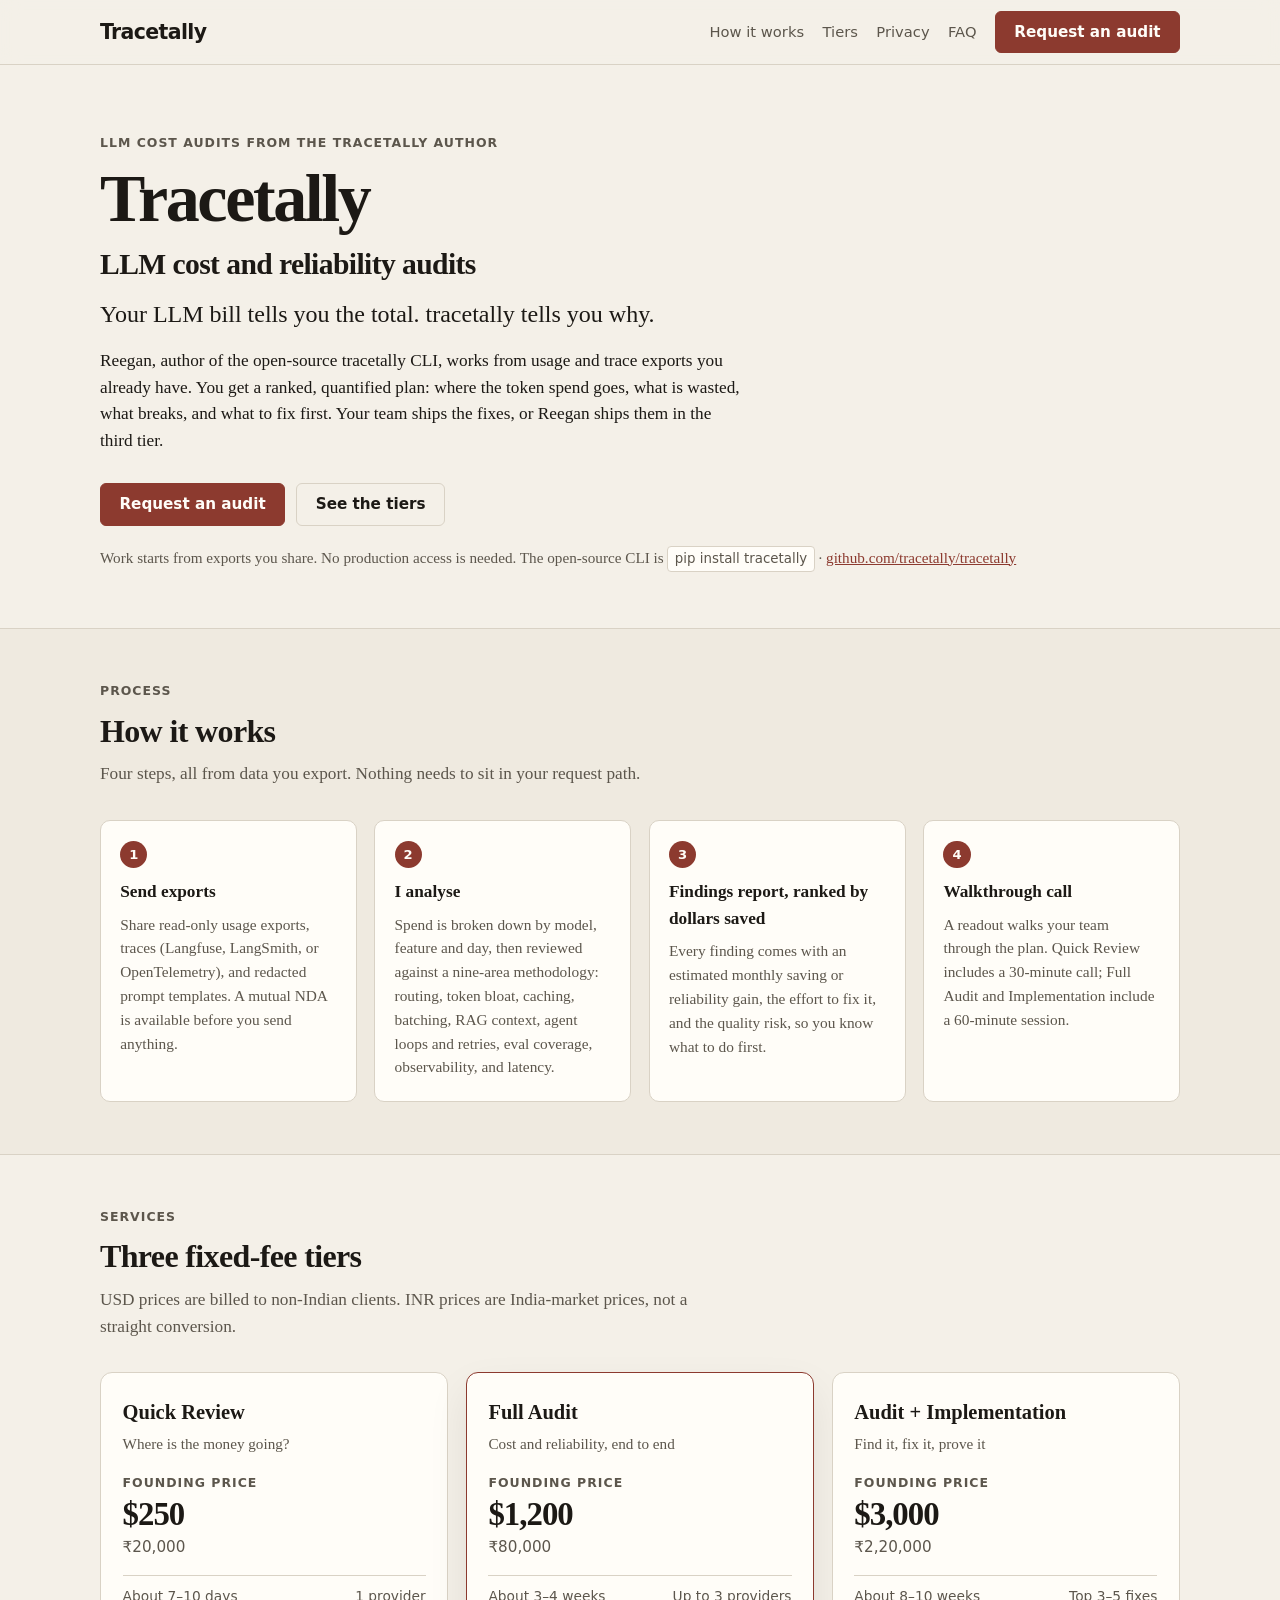
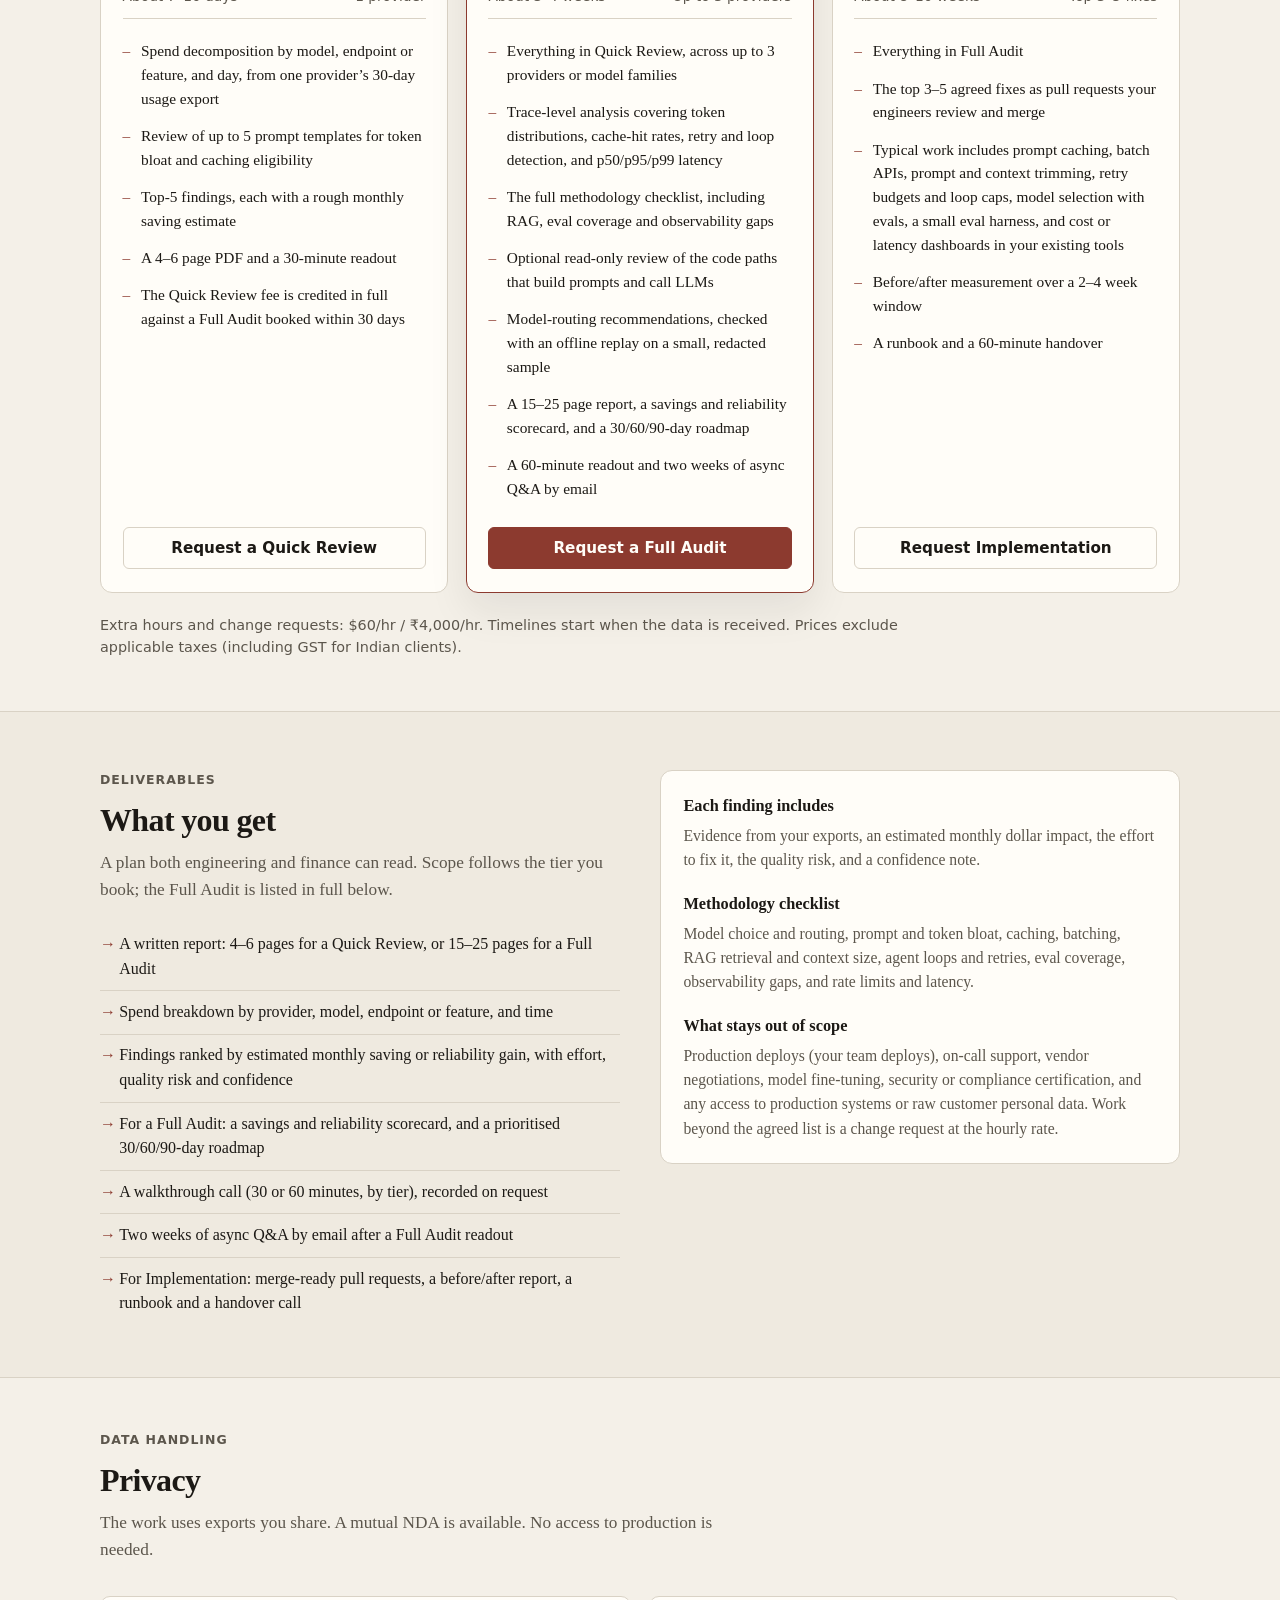
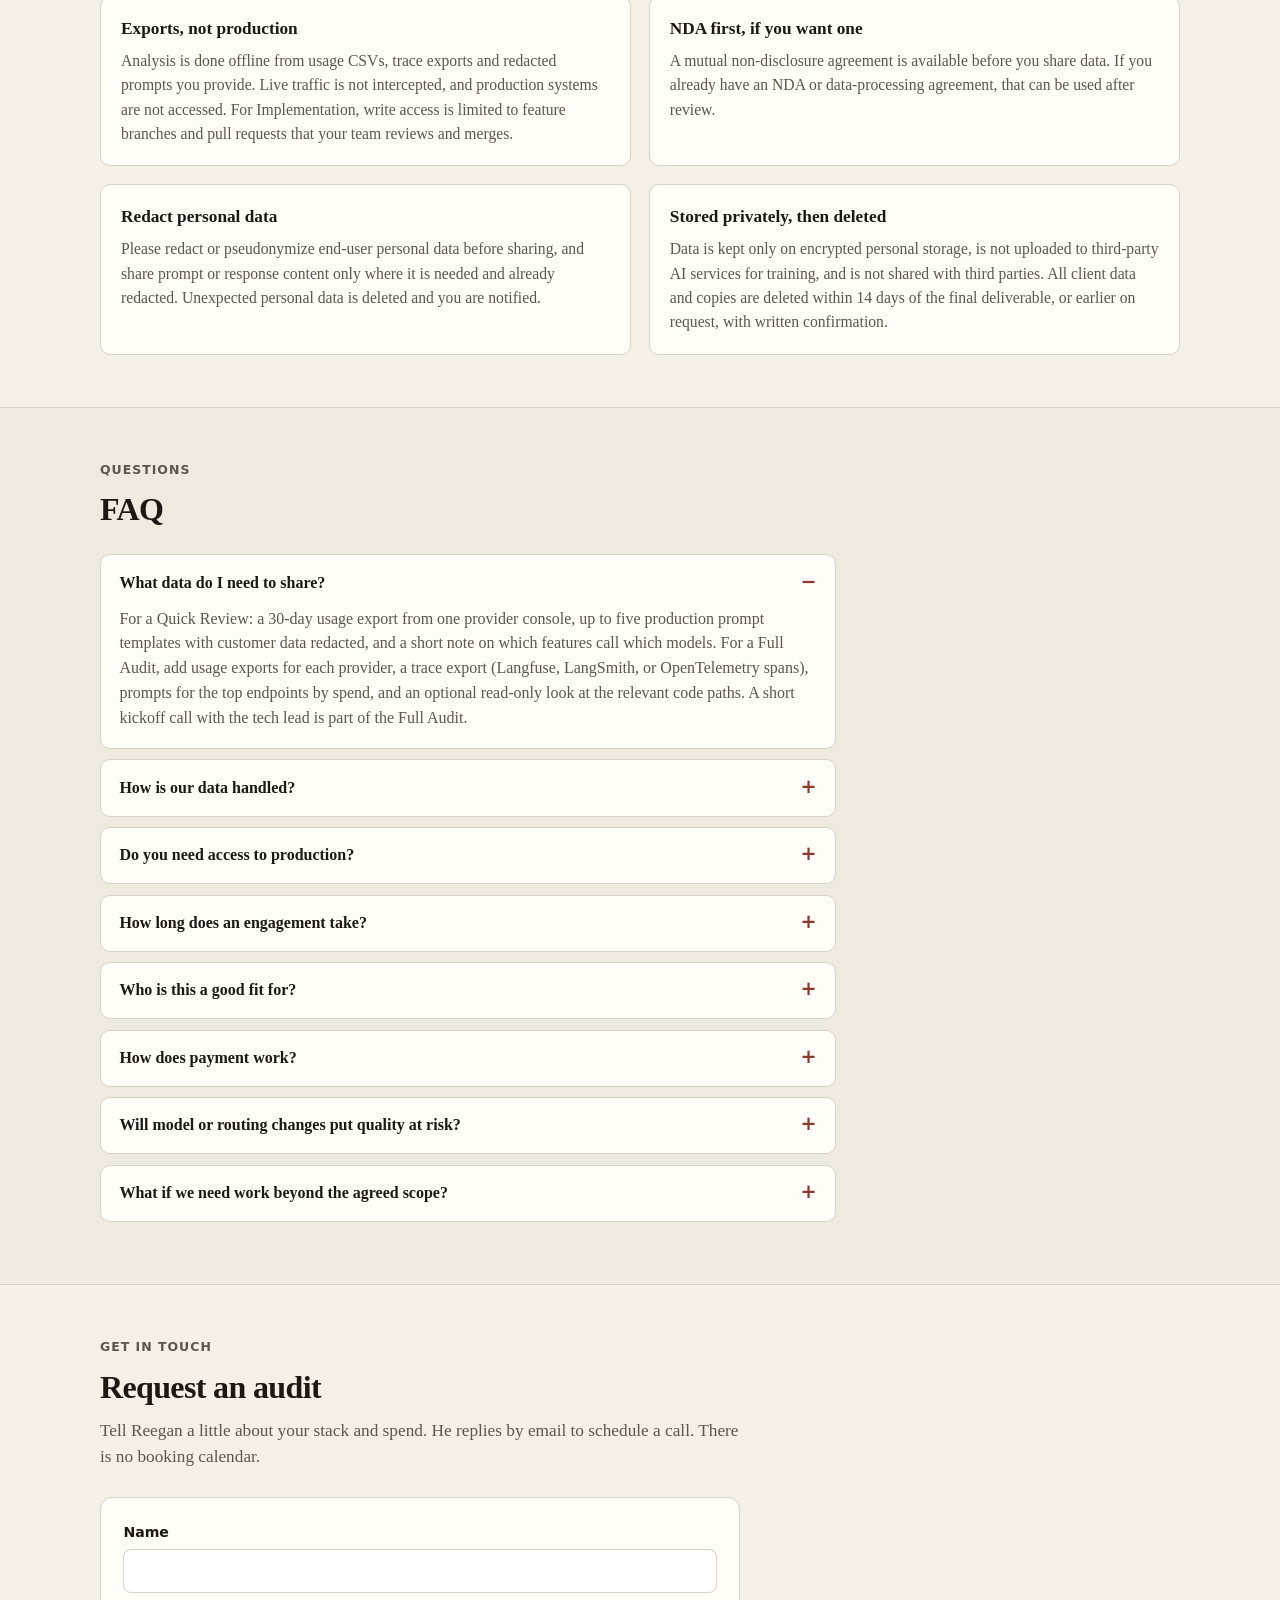
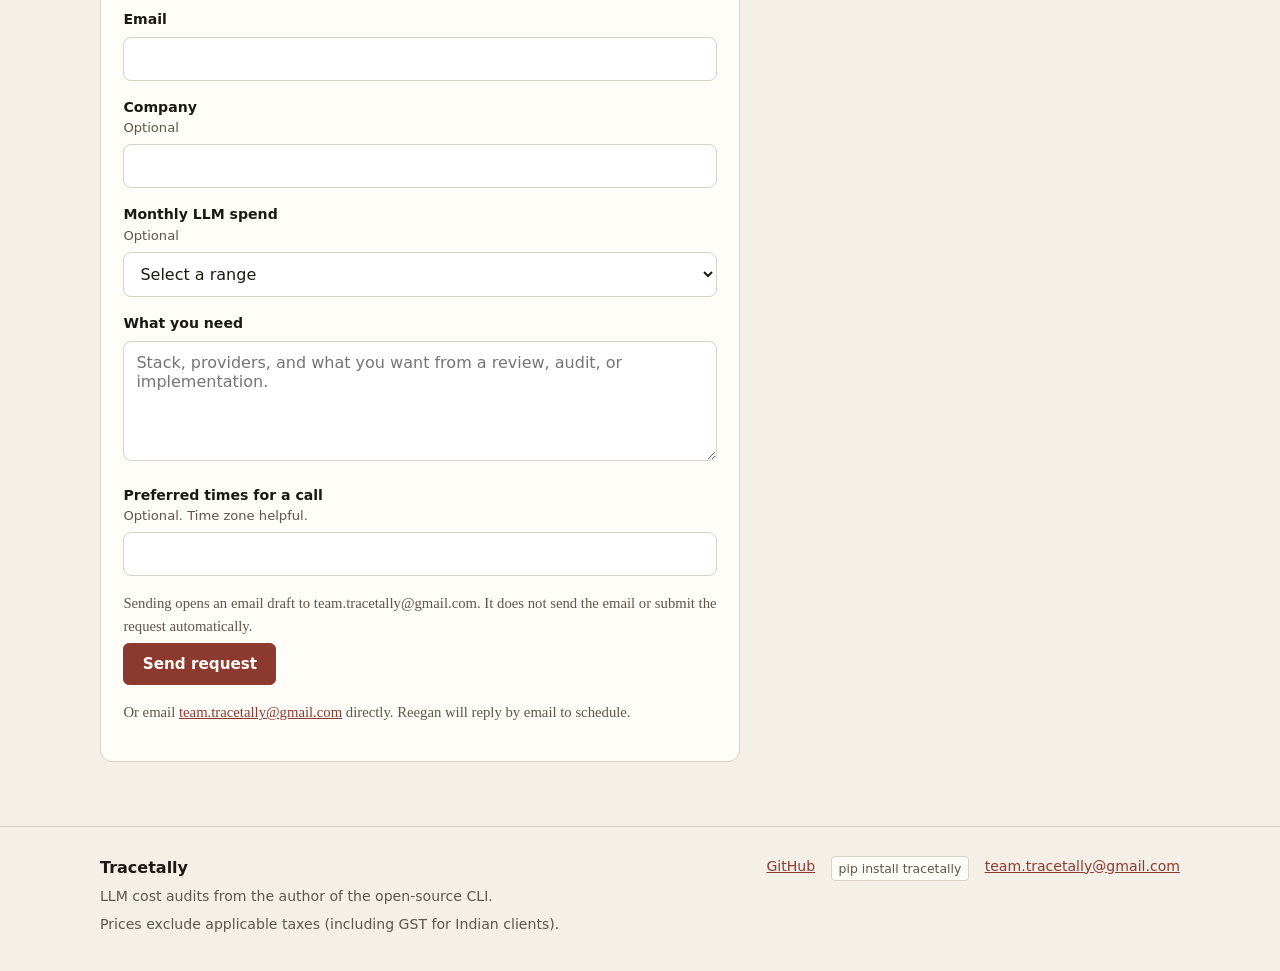
==== commit fe8b9e38: "Retitle the audit page and name the owner Reegan. Drop the Home and Project links, show the brand he" ====
--- a/docs/audit/index.html
+++ b/docs/audit/index.html
@@ -2,9 +2,9 @@
 <html lang="en">
 <head>
   <meta charset="utf-8">
-  <meta http-equiv="Content-Security-Policy" content="default-src 'none'; base-uri 'none'; object-src 'none'; frame-src 'none'; connect-src 'none'; img-src 'none'; font-src 'none'; script-src 'sha256-FUxHGLB1vfv58eV/yk/9C7vUtTzakbT8khtqGfjsJd4='; script-src-attr 'none'; style-src 'sha256-KO+PlXr7DjsULNUl411xAMJ8LwkW0m1jeQ1sKDTV+qY='; style-src-attr 'none'; form-action mailto: https:">
+  <meta http-equiv="Content-Security-Policy" content="default-src 'none'; base-uri 'none'; object-src 'none'; frame-src 'none'; connect-src 'none'; img-src 'none'; font-src 'none'; script-src 'sha256-FUxHGLB1vfv58eV/yk/9C7vUtTzakbT8khtqGfjsJd4='; script-src-attr 'none'; style-src 'sha256-nylG61k1FhcFsJ+MLwkR8vmFLIo+5U7hL/KTQyA5oJU='; style-src-attr 'none'; form-action mailto: https:">
   <meta name="viewport" content="width=device-width, initial-scale=1">
-  <title>LLM cost audits — tracetally</title>
+  <title>LLM cost audits — Tracetally</title>
   <meta name="description" content="LLM cost and reliability audits from the author of tracetally. Work starts from exports you share. No production access is required.">
   <style>
     :root {
@@ -44,6 +44,7 @@
     .price-label,
     .price-inr,
     .fine,
+    .brand,
     .nav-brand span,
     footer,
     .skip,
@@ -82,8 +83,20 @@
 
     /* Header */
     header.site {
+      position: sticky;
+      top: 0;
+      z-index: 10;
       border-bottom: 1px solid var(--line);
       background: rgba(244, 240, 232, 0.92);
+      backdrop-filter: blur(10px);
+    }
+    .brand {
+      margin: 0;
+      color: var(--ink);
+      font-size: 1.28rem;
+      font-weight: 650;
+      letter-spacing: -0.03em;
+      line-height: 1;
     }
     .site-bar {
       display: flex;
@@ -174,13 +187,21 @@
     }
     h1 {
       margin: 0;
-      font-size: clamp(2rem, 4.4vw, 3.15rem);
+      font-size: clamp(2.7rem, 6vw, 4.25rem);
       font-weight: 600;
-      line-height: 1.15;
+      line-height: 1.02;
+      letter-spacing: -0.035em;
+    }
+    .headline {
+      margin: 0.85rem 0 0;
+      max-width: 16em;
+      font-size: clamp(1.35rem, 2.5vw, 1.85rem);
+      font-weight: 600;
+      line-height: 1.25;
       letter-spacing: -0.02em;
     }
     .tagline {
-      margin: 1.15rem 0 0;
+      margin: 0.9rem 0 0;
       font-size: clamp(1.2rem, 2.2vw, 1.5rem);
       line-height: 1.35;
       max-width: 36rem;
@@ -294,7 +315,7 @@
     }
     .tier.featured {
       border-color: var(--accent);
-      box-shadow: 0 10px 28px rgba(28, 25, 21, 0.06);
+      box-shadow: 0 18px 40px rgba(28, 25, 21, 0.08);
     }
     .tier h3 {
       margin: 0;
@@ -492,9 +513,10 @@
     select,
     textarea {
       width: 100%;
-      padding: 0.65rem 0.7rem;
+      min-height: 2.75rem;
+      padding: 0.7rem 0.75rem;
       border: 1px solid var(--line);
-      border-radius: 6px;
+      border-radius: 8px;
       background: #fff;
       color: var(--ink);
       font-size: 1rem;
@@ -548,8 +570,11 @@
     @media (max-width: 600px) {
       .wrap { width: min(1080px, calc(100% - 1.5rem)); }
       section { padding: 2.4rem 0; }
-      .hero { padding: 2.6rem 0 2rem; }
+      .hero { padding: 2.4rem 0 2rem; }
+      h1 { font-size: 2.55rem; }
       .steps { grid-template-columns: 1fr; }
+      .site-bar { align-items: flex-start; }
+      .cta-row .btn { flex: 1 1 12rem; }
       nav .btn { padding: 0.55rem 0.8rem; }
     }
     @media (prefers-reduced-motion: reduce) {
@@ -572,7 +597,7 @@
 
   <header class="site">
     <div class="wrap site-bar">
-      <a class="nav-brand" href="../">tracetally<span>Project home</span></a>
+      <p class="brand">Tracetally</p>
       <nav aria-label="Page">
         <ul>
           <li><a href="#how">How it works</a></li>
@@ -589,9 +614,10 @@
     <section class="hero">
       <div class="wrap">
         <p class="kicker">LLM cost audits from the tracetally author</p>
-        <h1>LLM cost and reliability audits</h1>
+        <h1>Tracetally</h1>
+        <p class="headline">LLM cost and reliability audits</p>
         <p class="tagline">Your LLM bill tells you the total. tracetally tells you why.</p>
-        <p class="lead">Arockia Reegan, author of the open-source tracetally CLI, works from usage and trace exports you already have. You get a ranked, quantified plan: where the token spend goes, what is wasted, what breaks, and what to fix first. Your team ships the fixes, or Arockia ships them in the third tier.</p>
+        <p class="lead">Reegan, author of the open-source tracetally CLI, works from usage and trace exports you already have. You get a ranked, quantified plan: where the token spend goes, what is wasted, what breaks, and what to fix first. Your team ships the fixes, or Reegan ships them in the third tier.</p>
         <div class="cta-row">
           <a class="btn btn-primary" href="#request">Request an audit</a>
           <a class="btn btn-ghost" href="#tiers">See the tiers</a>
@@ -789,7 +815,7 @@
       <div class="wrap">
         <p class="kicker">Get in touch</p>
         <h2>Request an audit</h2>
-        <p class="section-lead">Tell Arockia a little about your stack and spend. He replies by email to schedule a call. There is no booking calendar.</p>
+        <p class="section-lead">Tell Reegan a little about your stack and spend. He replies by email to schedule a call. There is no booking calendar.</p>
 
         <form
           id="audit-form"
@@ -830,7 +856,7 @@
           </div>
           <p class="form-foot">Sending opens an email draft to team.tracetally@gmail.com. It does not send the email or submit the request automatically.</p>
           <button class="btn btn-primary" type="submit">Send request</button>
-          <p class="form-foot">Or email <a href="mailto:team.tracetally@gmail.com?subject=Audit%20request">team.tracetally@gmail.com</a> directly. Arockia will reply by email to schedule.</p>
+          <p class="form-foot">Or email <a href="mailto:team.tracetally@gmail.com?subject=Audit%20request">team.tracetally@gmail.com</a> directly. Reegan will reply by email to schedule.</p>
           <p id="form-status" class="form-status" role="status" aria-live="polite"></p>
         </form>
       </div>
@@ -840,14 +866,13 @@
   <footer>
     <div class="wrap">
       <div>
-        <strong>tracetally</strong>
+        <strong>Tracetally</strong>
         <p>LLM cost audits from the author of the open-source CLI.</p>
         <p>Prices exclude applicable taxes (including GST for Indian clients).</p>
       </div>
       <ul>
-        <li><a href="../">Project home</a></li>
         <li><a href="https://github.com/tracetally/tracetally">GitHub</a></li>
-        <li><a href="../"><code class="code">pip install tracetally</code></a></li>
+        <li><code class="code">pip install tracetally</code></li>
         <li><a href="mailto:team.tracetally@gmail.com">team.tracetally@gmail.com</a></li>
       </ul>
     </div>
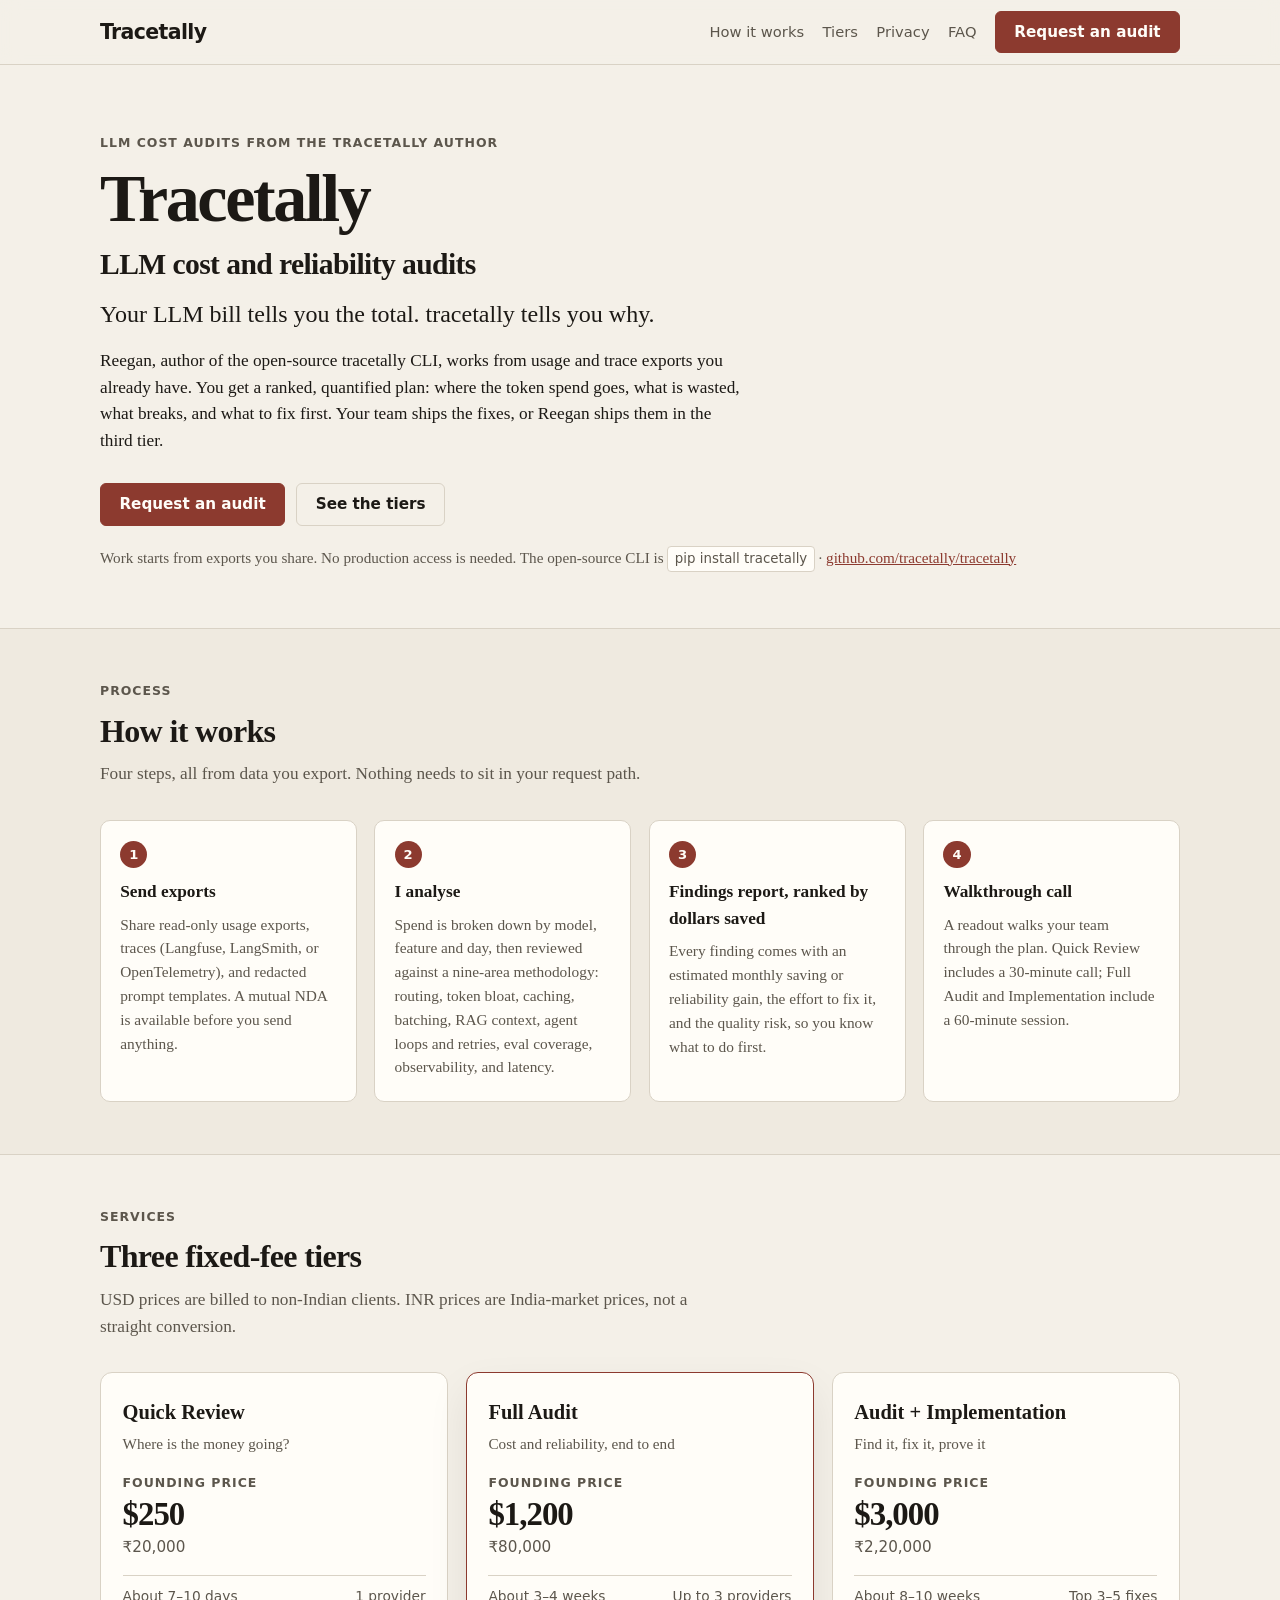
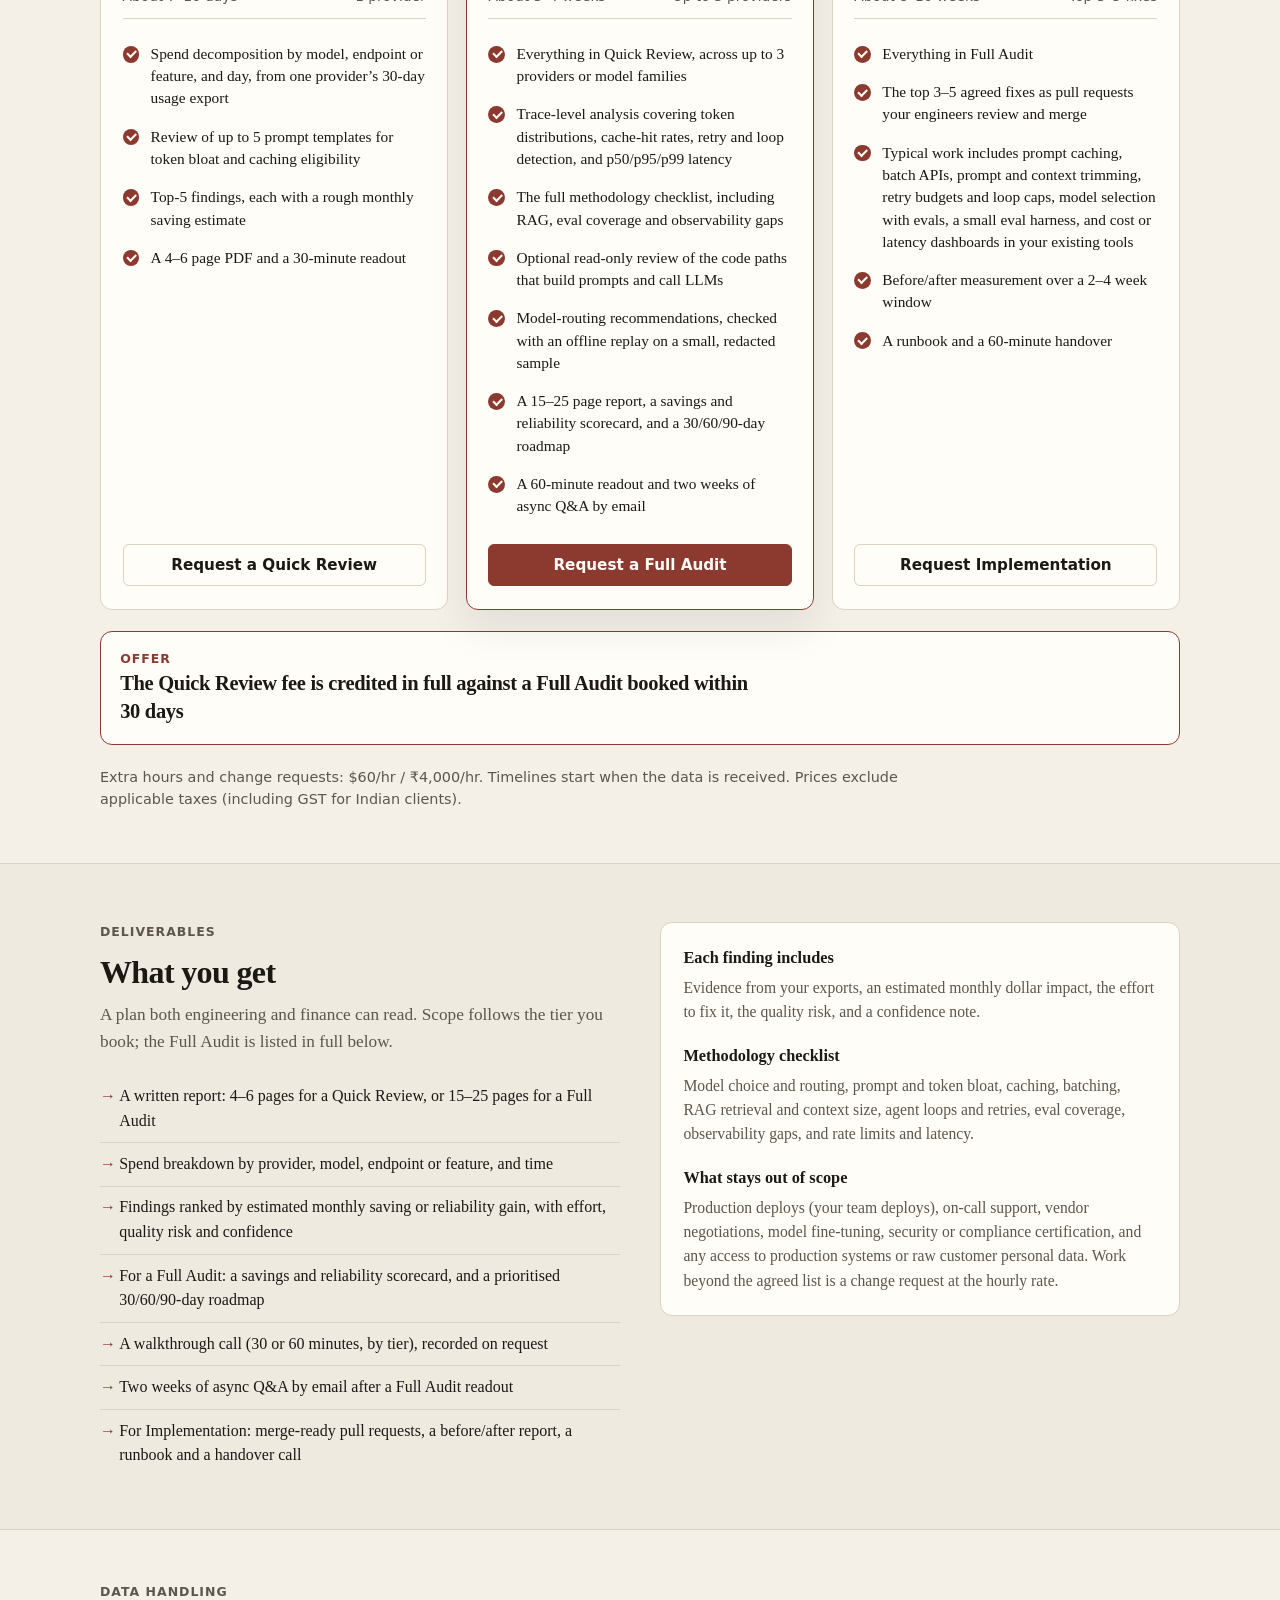
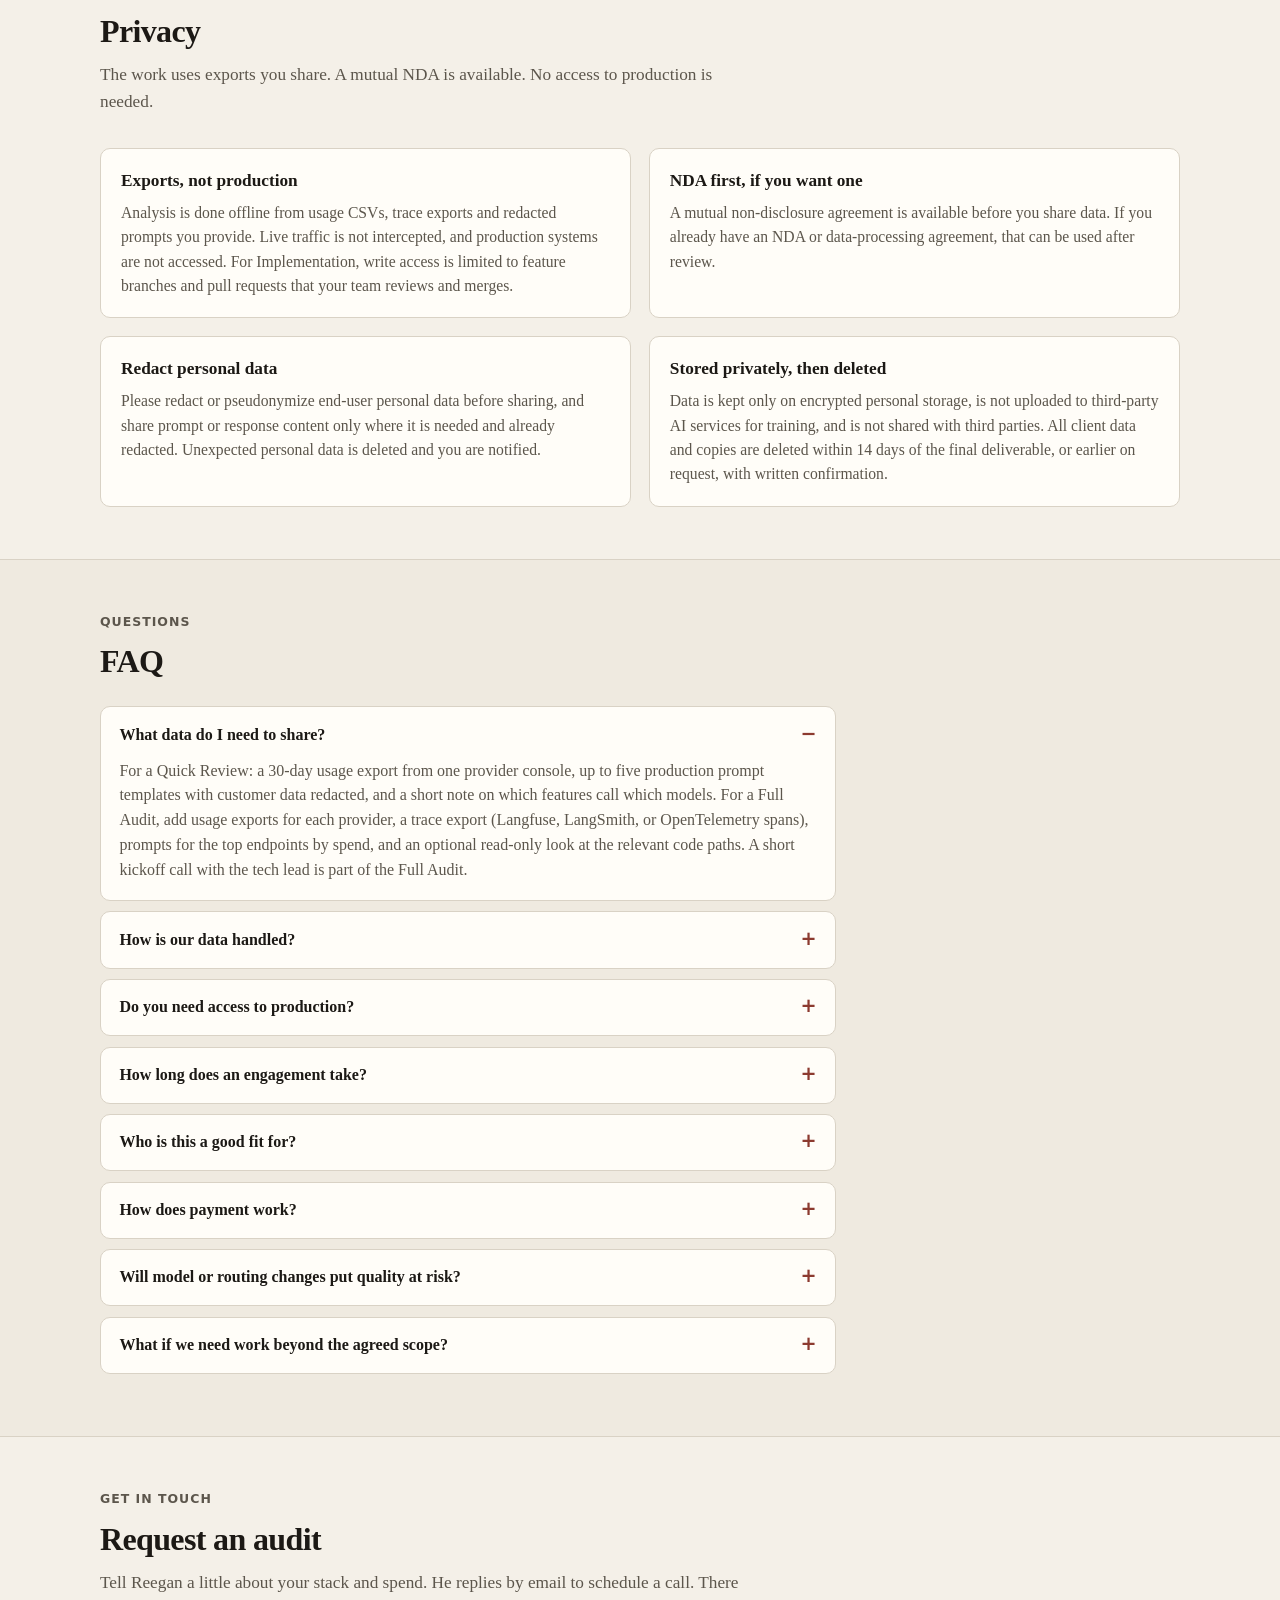
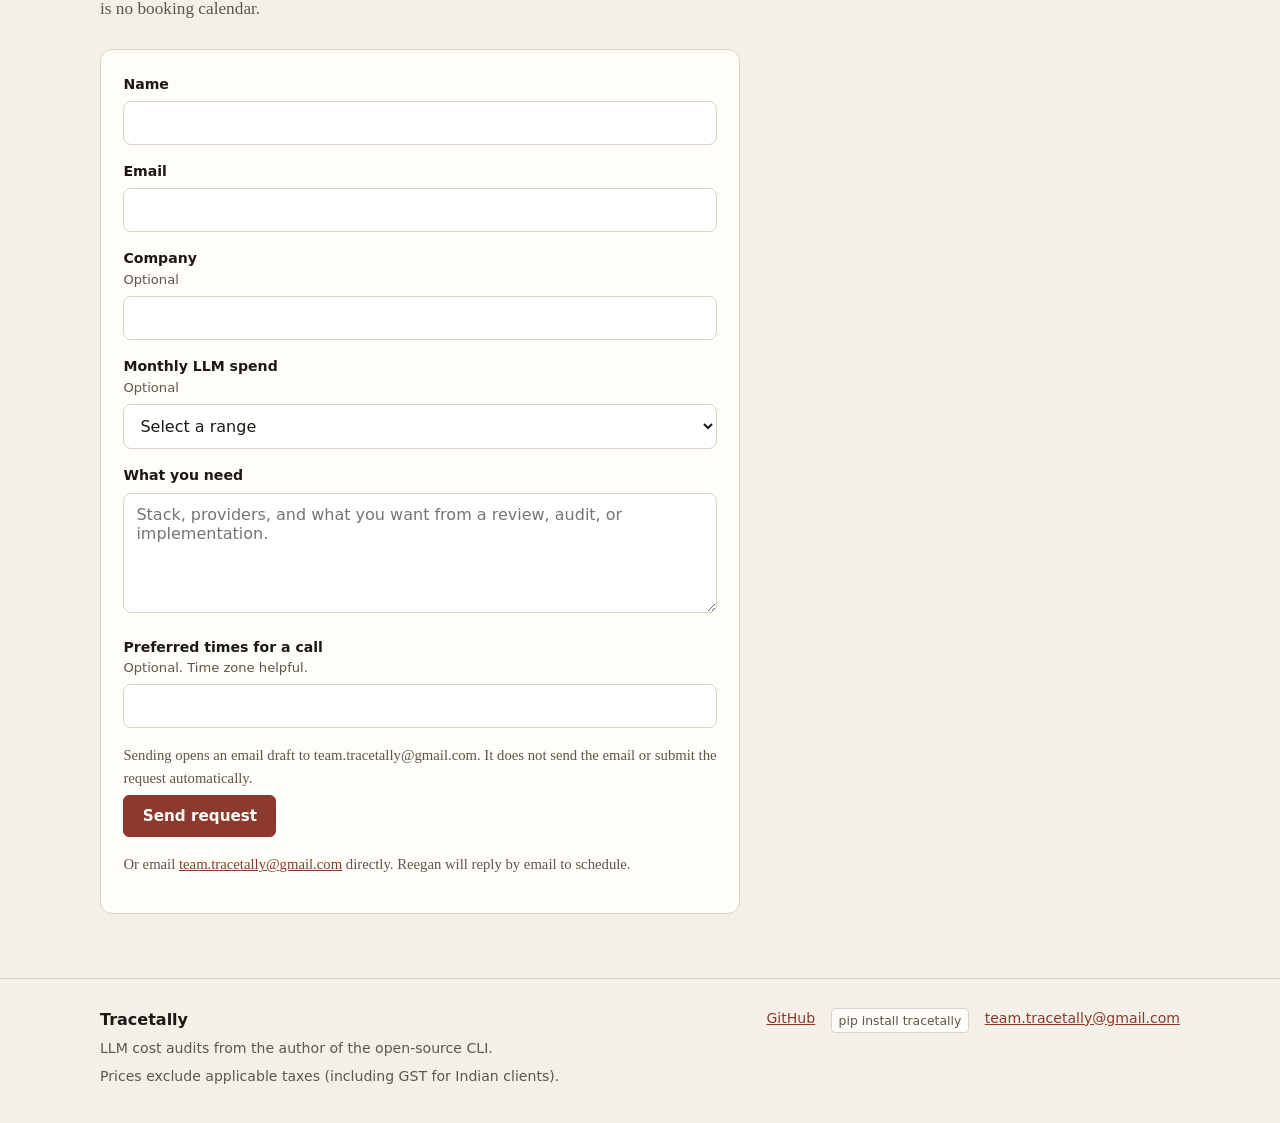
==== commit 58a0e98b: "Point the tier features and call out the fee credit. Replace the hyphen markers with check marks and" ====
--- a/docs/audit/index.html
+++ b/docs/audit/index.html
@@ -2,7 +2,7 @@
 <html lang="en">
 <head>
   <meta charset="utf-8">
-  <meta http-equiv="Content-Security-Policy" content="default-src 'none'; base-uri 'none'; object-src 'none'; frame-src 'none'; connect-src 'none'; img-src 'none'; font-src 'none'; script-src 'sha256-FUxHGLB1vfv58eV/yk/9C7vUtTzakbT8khtqGfjsJd4='; script-src-attr 'none'; style-src 'sha256-nylG61k1FhcFsJ+MLwkR8vmFLIo+5U7hL/KTQyA5oJU='; style-src-attr 'none'; form-action mailto: https:">
+  <meta http-equiv="Content-Security-Policy" content="default-src 'none'; base-uri 'none'; object-src 'none'; frame-src 'none'; connect-src 'none'; img-src 'none'; font-src 'none'; script-src 'sha256-FUxHGLB1vfv58eV/yk/9C7vUtTzakbT8khtqGfjsJd4='; script-src-attr 'none'; style-src 'sha256-UFa619F3C3zmXF2ZyB0x9EsMA/kPrNompE18LWoX5l8='; style-src-attr 'none'; form-action mailto: https:">
   <meta name="viewport" content="width=device-width, initial-scale=1">
   <title>LLM cost audits — Tracetally</title>
   <meta name="description" content="LLM cost and reliability audits from the author of tracetally. Work starts from exports you share. No production access is required.">
@@ -42,6 +42,7 @@
     button,
     .meta,
     .price-label,
+    .offer-kicker,
     .price-inr,
     .fine,
     .brand,
@@ -360,21 +361,63 @@
       font-weight: 500;
     }
     .tier ul {
-      margin: 0 0 1.2rem;
+      margin: 0.15rem 0 1.15rem;
       padding: 0;
       list-style: none;
       flex: 1;
     }
     .tier li {
       position: relative;
-      padding: 0.42rem 0 0.42rem 1.15rem;
+      margin: 0;
+      padding: 0.5rem 0 0.5rem 1.75rem;
       font-size: 0.96rem;
+      line-height: 1.45;
+    }
+    .tier li::before,
+    .tier li::after {
+      content: "";
+      position: absolute;
+      pointer-events: none;
     }
     .tier li::before {
-      content: "–";
-      position: absolute;
       left: 0;
+      top: 0.68rem;
+      width: 1.05rem;
+      height: 1.05rem;
+      border-radius: 50%;
+      background: var(--accent);
+    }
+    .tier li::after {
+      left: 0.26rem;
+      top: 0.96rem;
+      width: 0.42rem;
+      height: 0.22rem;
+      border-left: 2px solid var(--card);
+      border-bottom: 2px solid var(--card);
+      transform: rotate(-45deg);
+    }
+    .offer {
+      margin: 1.35rem 0 0;
+      padding: 1.05rem 1.2rem 1.1rem;
+      background: var(--card);
+      border: 1px solid var(--accent);
+      border-radius: 12px;
+    }
+    .offer p { margin: 0; }
+    .offer-kicker {
+      margin: 0 0 0.4rem;
       color: var(--accent);
+      font-size: 0.78rem;
+      font-weight: 700;
+      letter-spacing: 0.08em;
+      text-transform: uppercase;
+    }
+    .offer-text {
+      max-width: 40rem;
+      font-size: clamp(1.05rem, 2.1vw, 1.28rem);
+      font-weight: 600;
+      line-height: 1.4;
+      letter-spacing: -0.015em;
     }
     .tier .btn { width: 100%; margin-top: auto; }
     .fine {
@@ -671,7 +714,6 @@
               <li>Review of up to 5 prompt templates for token bloat and caching eligibility</li>
               <li>Top-5 findings, each with a rough monthly saving estimate</li>
               <li>A 4–6 page PDF and a 30-minute readout</li>
-              <li>The Quick Review fee is credited in full against a Full Audit booked within 30 days</li>
             </ul>
             <a class="btn btn-ghost" href="#request">Request a Quick Review</a>
           </article>
@@ -712,6 +754,11 @@
             <a class="btn btn-ghost" href="#request">Request Implementation</a>
           </article>
         </div>
+
+        <aside class="offer">
+          <p class="offer-kicker">Offer</p>
+          <p class="offer-text">The Quick Review fee is credited in full against a Full Audit booked within 30 days</p>
+        </aside>
 
         <p class="fine">Extra hours and change requests: $60/hr / ₹4,000/hr. Timelines start when the data is received. Prices exclude applicable taxes (including GST for Indian clients).</p>
       </div>
